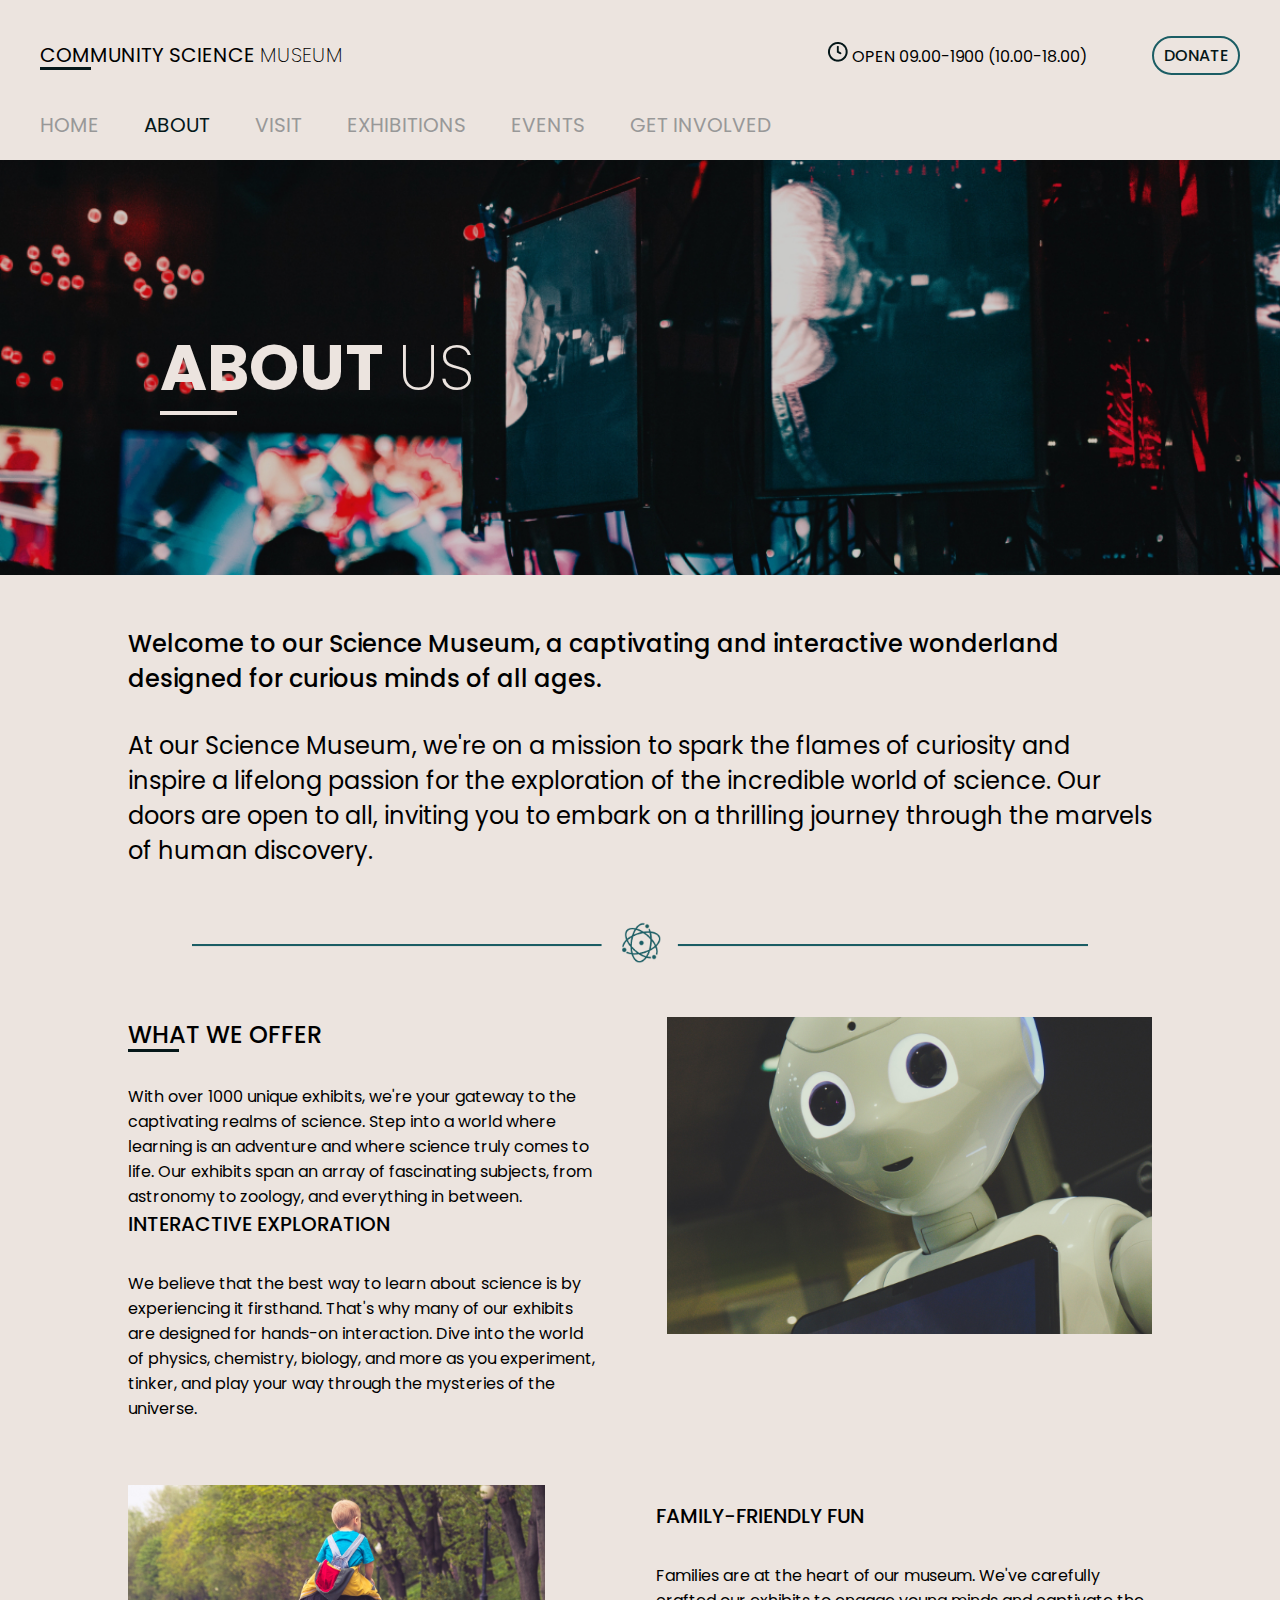
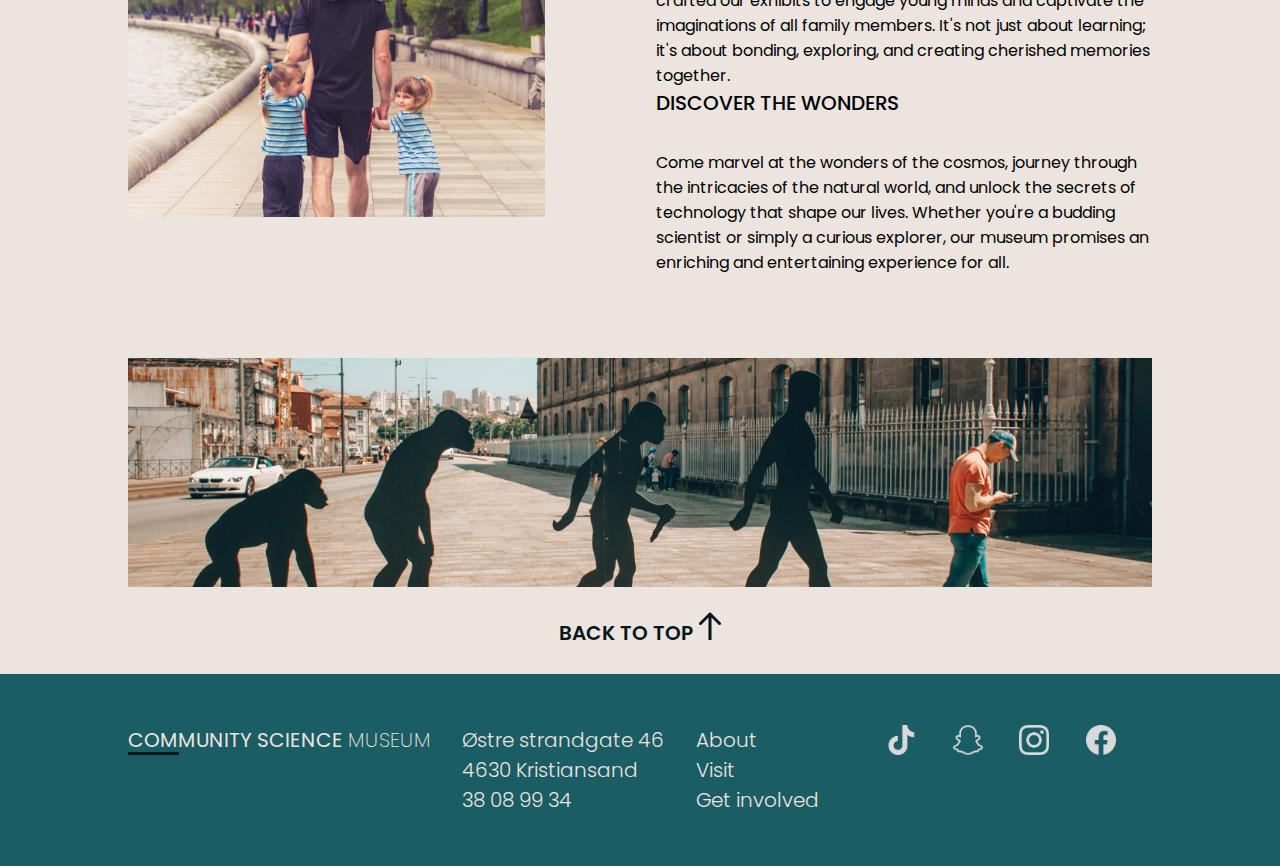
==== about/about.html @ 8d469461 "index-about-exhibitions" ====
<!DOCTYPE html>
<html lang="en">
<head>
    <meta charset="UTF-8">
    <meta name="viewport" content="width=device-width, initial-scale=1.0">
    <meta name="description" content="Welcome to our science community museum, explore and discover the many curiosities of our wonderful universe!">
    <link rel="stylesheet" href="/styles.css">
    <link rel="icon" href="images/logo.png">
    <link rel="preconnect" href="https://fonts.googleapis.com">
    <link rel="preconnect" href="https://fonts.gstatic.com" crossorigin>
    <link href="https://fonts.googleapis.com/css2?family=Inika:wght@400;700&family=Poppins:wght@100;200;300;400;500;600;700&display=swap" rel="stylesheet">
    <title>About | Community Science Museum</title>
</head>
<body id="body">
    <header>
        <div class="one">
            <div class="headline">
                <p>COMMUNITY SCIENCE <span class="thin">MUSEUM</span></p>
            </div>
            <div class="header-info">
                <div class="opening-hours-header">
                    <p><img src="/images/clock.png" alt="picture of a clock to signal opening hours"> Open 09.00-1900 (10.00-18.00)</p>
                </div>
                <div class="donate button">
                    <a href="/explore.html">Donate</a>
                </div>
            </div>
        </div>
        <div class="two">
            <nav>
                <a href="/index.html">HOME</a>
                <a href="about.html" class="current">ABOUT</a>
                <a href="visit.html">VISIT</a>
                <a href="/exhibitions/exhibitions.html">EXHIBITIONS</a>
                <a href="events.html">EVENTS</a>
                <a href="involve.html">GET INVOLVED</a>
            </nav>
        </div>
    </header>
    <main>
        <section class="about-hero other-hero">
            <h1>About <span class="thin">us</span></h1>
        </section>
        <section class="about-top container">
            <div>
                <p class="bold">Welcome to our Science Museum, a captivating and interactive wonderland designed for curious minds of all ages.</p>
            </div>
            <div>
                <p class="description">At our Science Museum, we're on a mission to spark the flames of curiosity and inspire a lifelong passion for the exploration of the incredible world of science. Our doors are open to all, inviting you to embark on a thrilling journey through the marvels of human discovery.</p>
            </div>
        </section>
        <div class="divider">
            <img src="/images/divider-blue.png" alt="a divider to divide the sections.">
        </div>
        <section class="about-middle container">
            <div class="about-upper">
                <div class="upper-info">
                    <div class="offer">
                        <h2>What we offer</h2>
                        <p>With over 1000 unique exhibits, we're your gateway to the captivating realms of science. Step into a world where learning is an adventure and where science truly comes to life. Our exhibits span an array of fascinating subjects, from astronomy to zoology, and everything in between.</p>
                    </div>
                    <div class="interactive">
                        <h3>Interactive exploration</h3>
                        <p>We believe that the best way to learn about science is by experiencing it firsthand. That's why many of our exhibits are designed for hands-on interaction. Dive into the world of physics, chemistry, biology, and more as you experiment, tinker, and play your way through the mysteries of the universe.</p>
                    </div> 
                </div>
                <div>
                    <img src="/images/about1.jpg" alt="Image of a AI robot">
                </div>
            </div>
            <div class="about-lower">
                <div>
                    <img src="/images/about2.jpg" alt="Image of a father with his children.">
                </div>
                <div class="lower-info">
                    <div class="family">
                        <h3>Family-friendly fun</h3>
                        <p>Families are at the heart of our museum. We've carefully crafted our exhibits to engage young minds and captivate the imaginations of all family members. It's not just about learning; it's about bonding, exploring, and creating cherished memories together.</p>
                    </div>
                    <div class="wonders">
                        <h3>Discover the wonders</h3>
                        <p>Come marvel at the wonders of the cosmos, journey through the intricacies of the natural world, and unlock the secrets of technology that shape our lives. Whether you're a budding scientist or simply a curious explorer, our museum promises an enriching and entertaining experience for all.</p>
                    </div>
                </div>
            </div>
        </section>
        <div class="bottom-img">
            <img src="/images/about3.jpg" alt="picture illustrating evelution in a modern manner, ending with homosapiens focusing on his mobile phone.">
        </div>
        <div class="back-to-top">
            <a href="#body">BACK TO TOP <img src="/images/Arrow 1.png" alt="image of a arrow pointing up"></a>
        </div>
    </main>
    <footer>
        <div class="logo-footer">
            <p>COMMUNITY SCIENCE <span class="thin">MUSEUM</span></p>
        </div>
        <div class="footer-address">
            <p>Østre strandgate 46</p>
            <p>4630 Kristiansand</p>
            <p>38 08 99 34</p>
        </div>
        <div class="footer-links">
            <a href="about.html">About</a>
            <a href="visit.html">Visit</a>
            <a href="involve.html">Get involved</a>
        </div>
        <div class="socials">
            <img src="/images/tiktok.png" alt="Image of tiktok's logo, directs you to our tiktok account">
            <img src="/images/snapchat.png" alt="Image of snapchat's logo, directs you to our snapchat account">
            <img src="/images/instagram.png" alt="Image of instagram's logo, directs you to our instagram account">
            <img src="/images/facebook.png" alt="Image of facebook's logo, directs you to our facebook account">
        </div>
    </footer>

</body>
</html>
---- styles.css ----
@import url(/about/about.css);
@import url(/exhibitions/exhibitions.css);
/* GLOBAL */

/* ROOT */

:root{
    --light-txt-bg: #ECE4DF;
    --dark-txt-bg: #051719;
    --grey: #989898;
    --blue: #1B5D64;

    --poppins: poppins, sans-serif;

    --txt-size-16: 1rem;
    --txt-size-20: 1.25rem;
    --txt-size-24: 1.5rem;
    --txt-size-32: 2rem;
    --txt-size-64: 4rem;

    --fw-extra-light: 200;
    --fw-light: 300;
    --fw-regular: 400;
    --fw-medium: 500;
    --fw-semibold: 600;
    --fw-bold: 700;

    --desk-margins: 4% 10%;
}


body{
    margin: 0 auto;
    display: flex;
    flex-direction: column;
    min-height: 100vh;
    background: var(--light-txt-bg);
    font-family: var(--poppins);
    box-sizing: border-box;
}

main{
    flex: 1;
}

/* Text-decoration */

h1, h2, h3, p, a{
    margin: 0 auto;
    padding: 0;
    text-decoration: none;
}

h1, h2, h3 {
    text-transform: uppercase;
}

h2{
    font-weight: var(--fw-medium);
    font-size: var(--txt-size-24);
}

h2{
    background: url(/images/underline.png) bottom left no-repeat;
}

h1{
    background: url(/images/underline-white.png) bottom left no-repeat;
}

h1{
    font-size: var(--txt-size-64);
}

/* Button */

.button{
    padding: 5px 10px;
    border-radius: 100px;
    border: 2px;
    border-style: solid;
    border-color: var(--blue);
    width: fit-content;
    height: fit-content;

}

.button a{
    font-size: var(--txt-size-16);
    color: var(--dark-txt-bg);
    font-weight: var(--fw-medium);
    text-transform: uppercase;
}


.divider{
    display: flex;
    align-items: center;
    justify-content: center;
}

.divider img{
    width: 70%;
    height: auto;
}

header{
    display: flex;
    flex-direction: column;
    justify-content: space-between;
    text-transform: uppercase;
    font-size: var(--txt-size-20);
}

.header-info{
    display: flex;
}

.one{
    display: flex;
    justify-content: space-between;
    padding: var(--txt-size-20);
}

.headline p{
    margin: var(--txt-size-20);
    background: url(/images/underline.png) bottom left no-repeat;
}

nav{
    padding-bottom: 20px;
    padding-left: var(--txt-size-20);
}

nav a{
    color: var(--grey);
    padding: var(--txt-size-20);
}

nav a.current{
    color: var(--dark-txt-bg);
}

.header-info{

    display: flex;
    flex-direction: row;
    justify-content: space-around;
    gap: var(--txt-size-64);
    padding-right: var(--txt-size-20);
    align-items: center;
    font-size: var(--txt-size-16);
}


.hero-main{
    display: flex;
    flex-direction: column;
    flex-wrap: wrap;
    background-image: url(/images/hero-home.png);
    background-size: cover;
    background-repeat: no-repeat;
    align-items: flex-start;
    height: 35rem;
    justify-content: center;
    padding: 0 var(--txt-size-20);
    color: var(--light-txt-bg);
    font-weight: var(--fw-regular);
    gap: 2rem;

}

.hero-main h1{
    font-weight: var(--fw-medium);
}

.hero-main p{
    max-width: 700px;
}

.thin{
    font-weight: var(--fw-extra-light);
}

.events-main{
    display: block;
    justify-content: space-between;
    padding: var(--txt-size-20) 0;
    margin: 4% 10%;
}

.events-cards{
    display: flex;
    flex-wrap: wrap;
    justify-content: space-between;
    gap: 1rem;
    margin: 3% 0;

}

.card{
    display: flex;
    flex-direction: column;
    max-width: 30%;

}

.card p{
    margin: 10px 0;
}

.exhibitions{
    display: flex;
    flex-wrap: nowrap;
    justify-content: space-between;
    padding: var(--txt-size-20) 0;
    margin: 4% 10%;   
    gap: 2rem;
}

.exhibit-main-info{
    display: flex;
    flex-wrap: nowrap;
    flex-direction: column;
    justify-content: space-between;
    max-width: 35%;
}

.exhibit-main-info h2{
    margin-bottom: 5rem;
}

.images{
    display: flex;
    flex-wrap: nowrap;
    gap: 2rem;
}

.images img{
    width: 100%;
    height: auto;
}


.image-row{
    display: flex;
    flex-direction: column;
    justify-content: space-between;
}

.involve{
    display: flex;
    flex-direction: column;
    align-content: flex-start;
    margin: 4% 10% 2% 10%;
    gap: 3rem;
}

.involve-txt{
    display: flex;
    flex-direction: column;
    gap: 3rem;
}

.involve-text h2{
    margin-bottom: 2rem;
}


.involve img{
    height: auto;
    width: 100%;    
}

.back-to-top{
    display: flex;
    margin-bottom: 2%;
}

.back-to-top a{
    color: var(--dark-txt-bg);
    font-weight: var(--fw-semibold);
    font-size: var(--txt-size-20);
}

footer{
    display: flex;
    justify-content: space-between;
    background-color: var(--blue);
    color: var(--light-txt-bg);
    padding: 4% 10%;
}

.logo-footer p{
    background: url(/images/underline.png) bottom left no-repeat;
    font-size: var(--txt-size-20);
}

.footer-address{
    font-size: var(--txt-size-20);
    justify-content: space-between;
    font-weight: var(--fw-light);
}

footer a{
    display: block;
    color: var(--light-txt-bg);
    font-size: var(--txt-size-20);
    font-weight: var(--fw-light);
}

.socials{
    display: flex;
    justify-content: space-evenly;
    align-items:flex-start;
}

.socials img{
    height: auto;
    width: 10%;
}

.container{
    margin: 4% 10%;
}
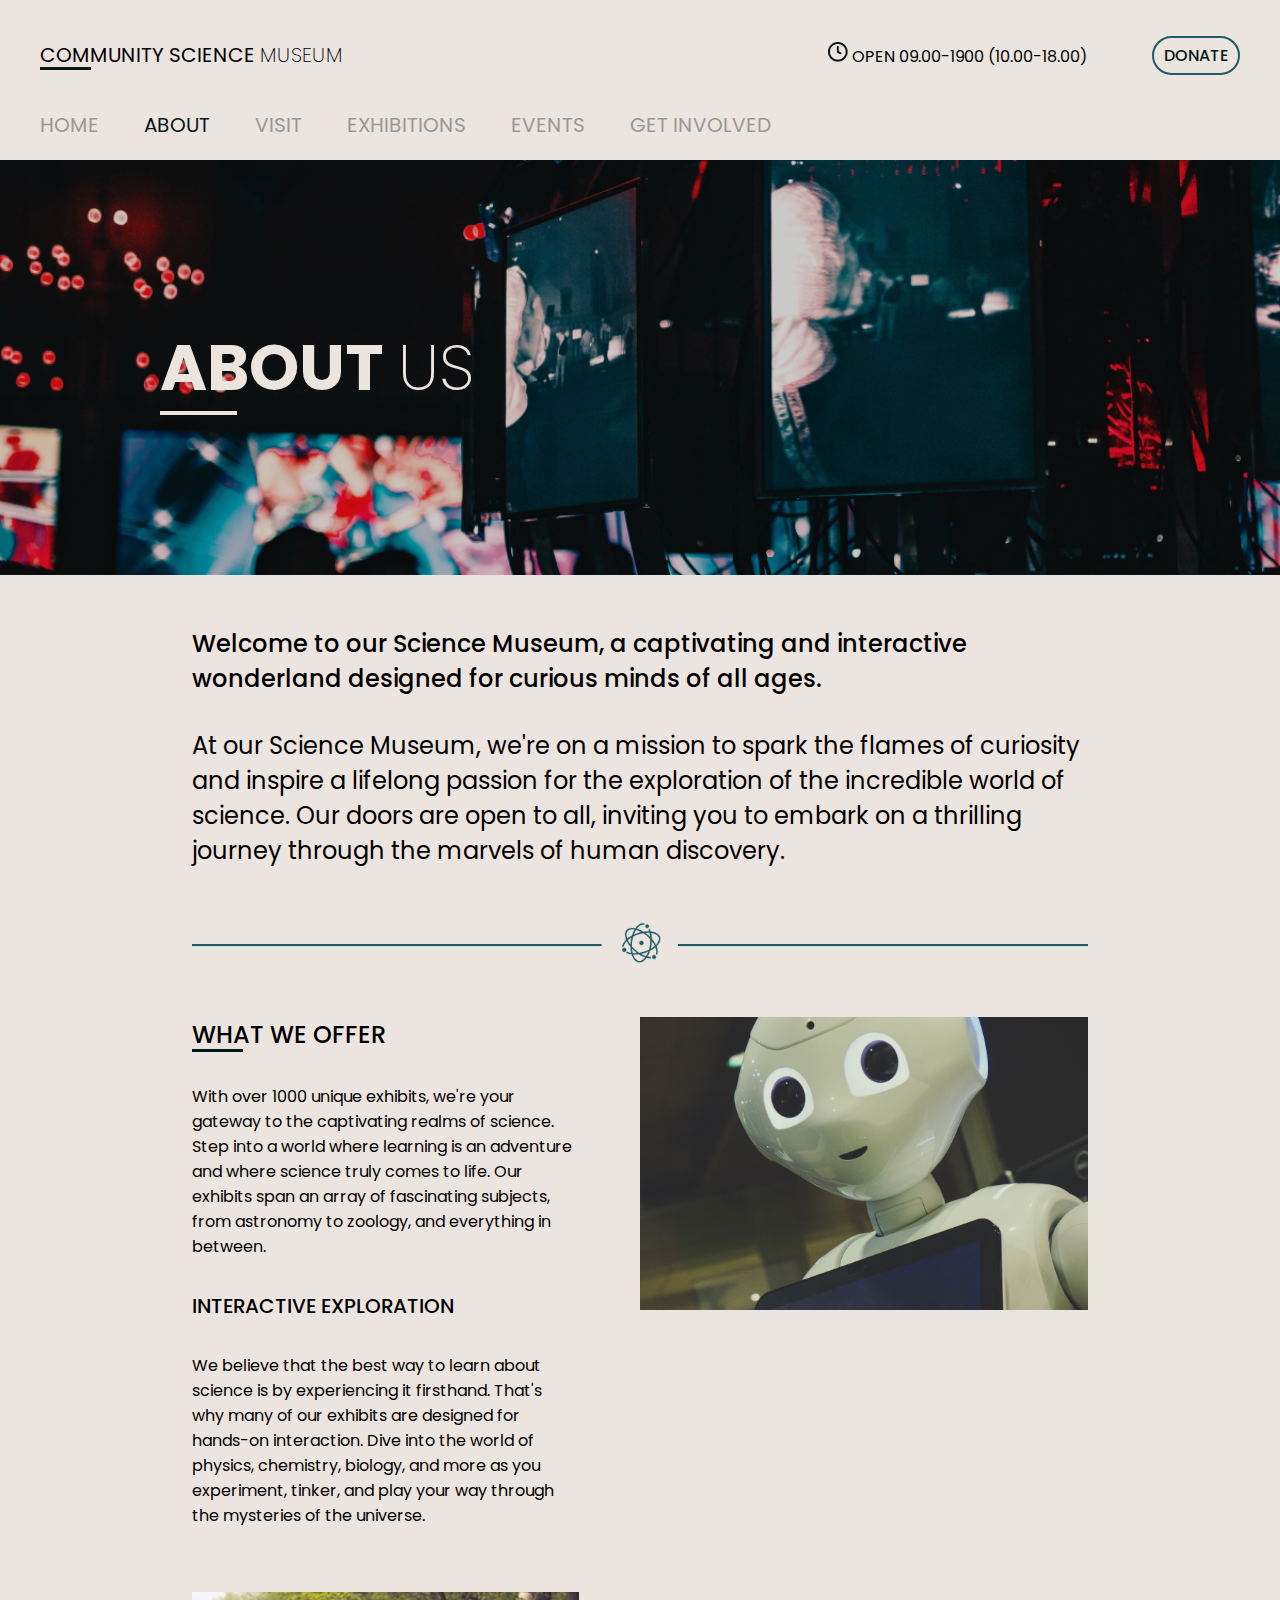
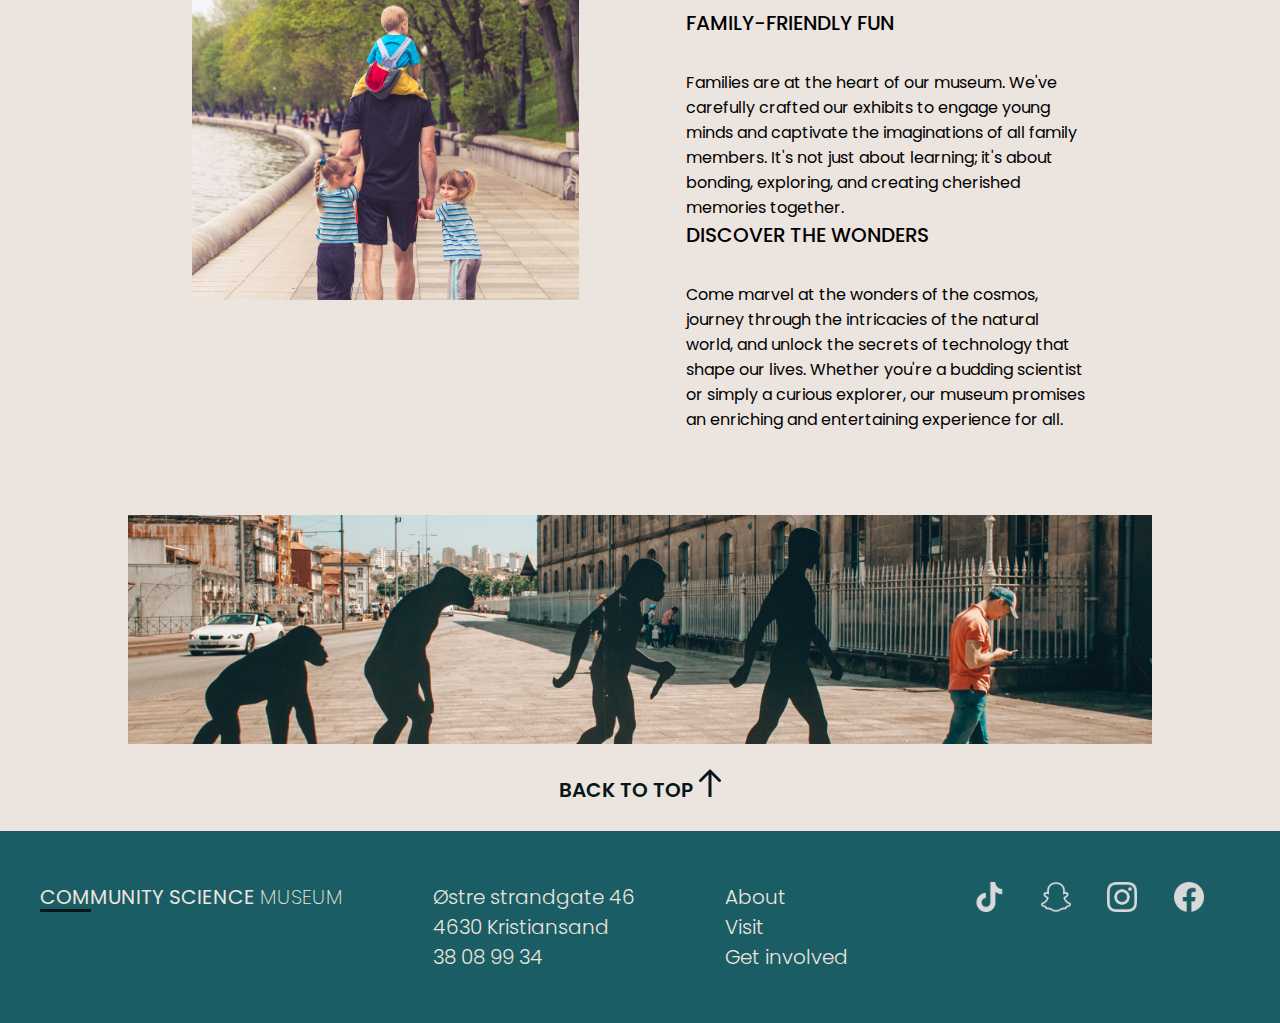
==== commit 8f75c7b7: "about events" ====
--- a/about/about.html
+++ b/about/about.html
@@ -30,7 +30,7 @@
             <nav>
                 <a href="/index.html">HOME</a>
                 <a href="about.html" class="current">ABOUT</a>
-                <a href="visit.html">VISIT</a>
+                <a href="/visit/visit.html">VISIT</a>
                 <a href="/exhibitions/exhibitions.html">EXHIBITIONS</a>
                 <a href="events.html">EVENTS</a>
                 <a href="involve.html">GET INVOLVED</a>
--- a/styles.css
+++ b/styles.css
@@ -1,6 +1,8 @@
 
 @import url(/about/about.css);
 @import url(/exhibitions/exhibitions.css);
+@import url(/visit/visit.css);
+@import url(/events/events.css);
 /* GLOBAL */
 
 /* ROOT */
@@ -289,7 +291,7 @@
     justify-content: space-between;
     background-color: var(--blue);
     color: var(--light-txt-bg);
-    padding: 4% 10%;
+    padding: 4% 40px;
 }
 
 .logo-footer p{
@@ -322,5 +324,6 @@
 }
 
 .container{
-    margin: 4% 10%;
-}+    margin: 4% 15%;
+}
+
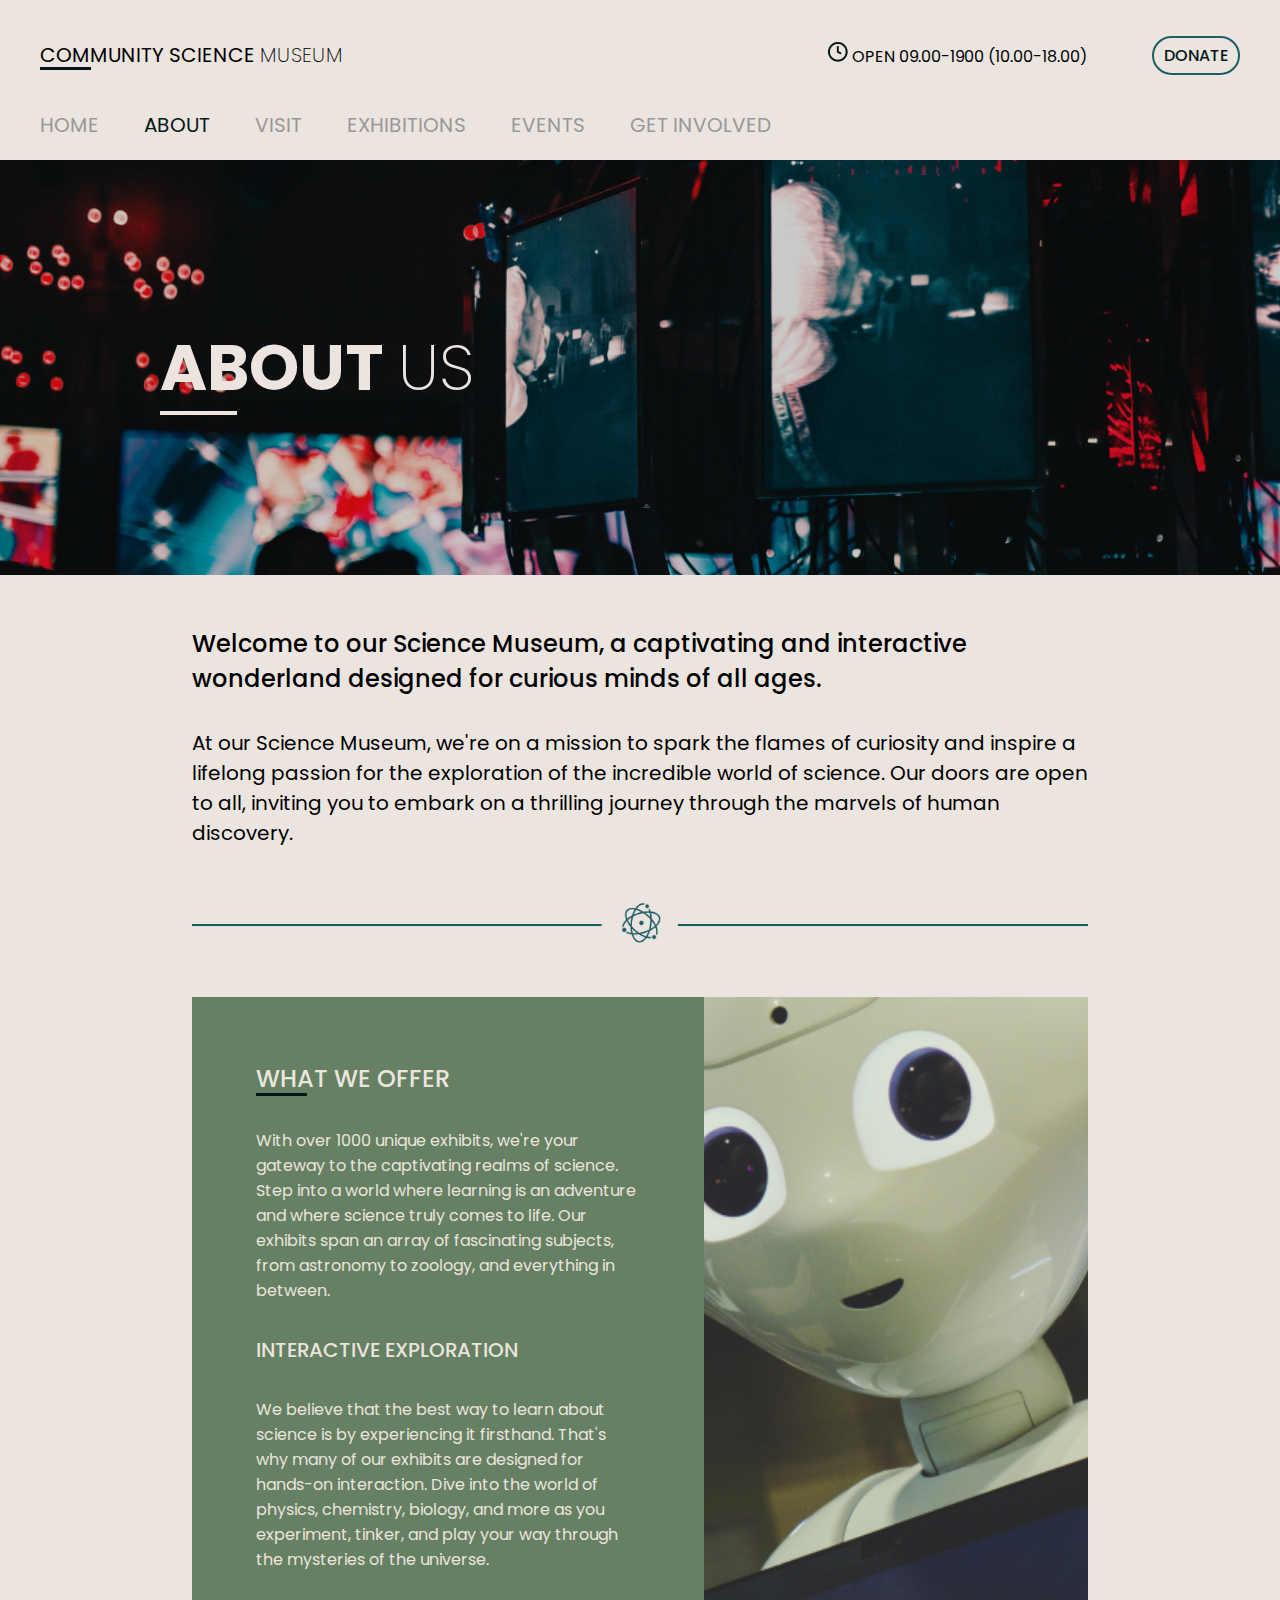
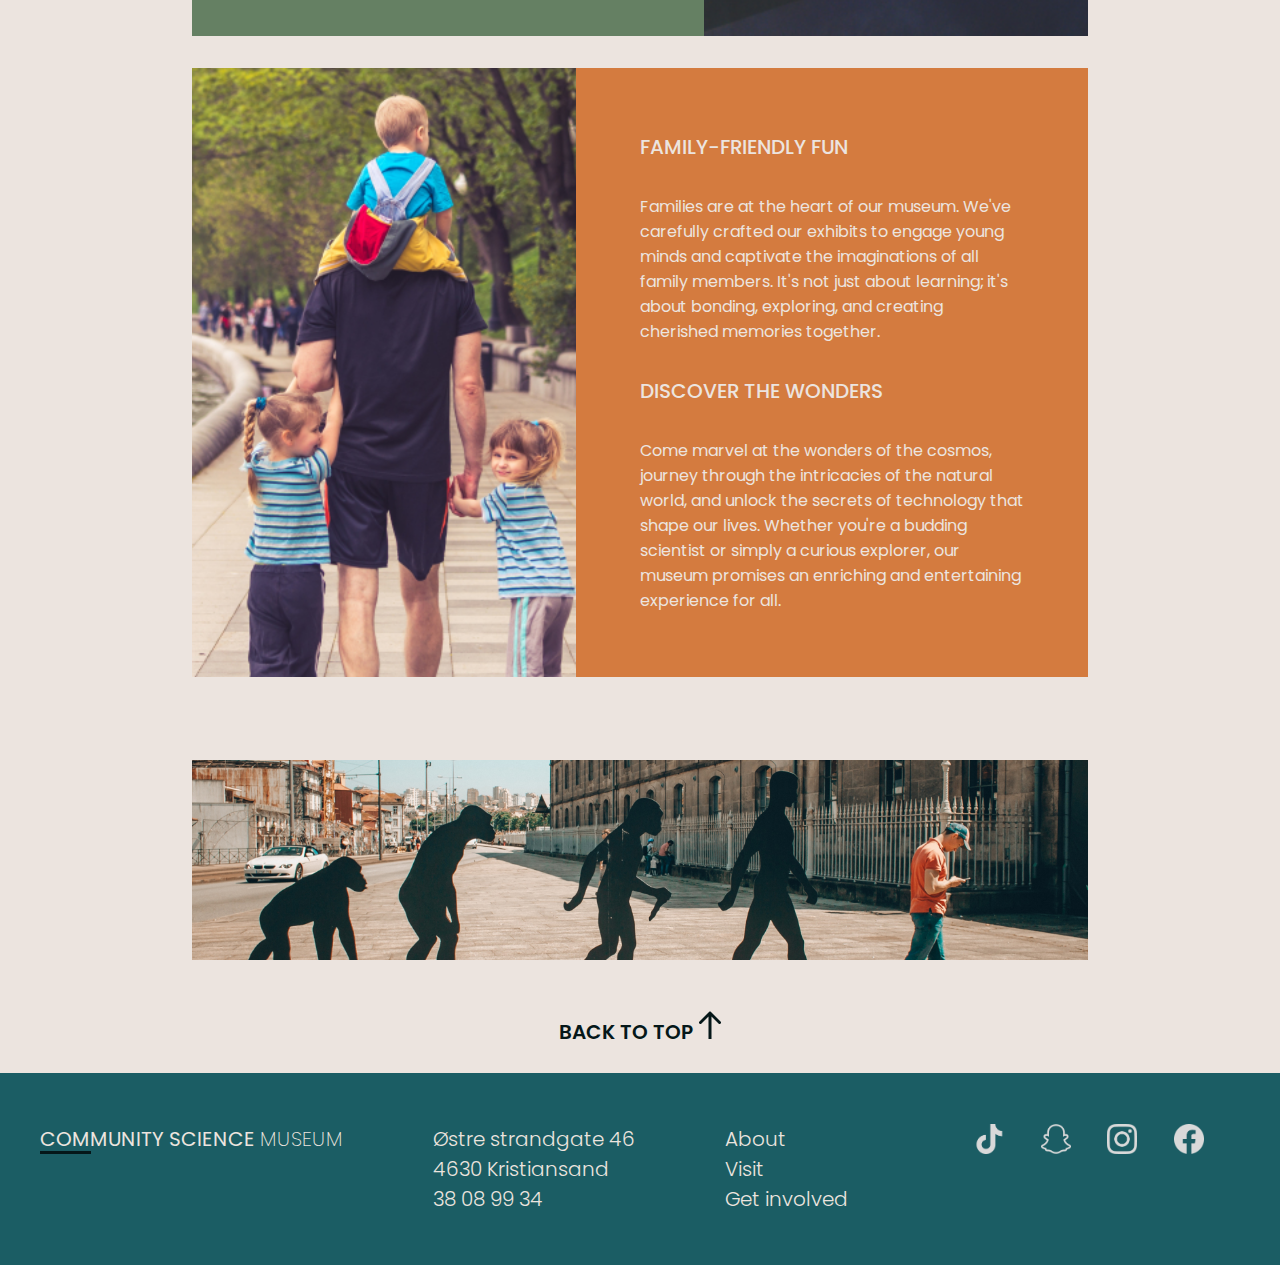
==== commit ac4879a8: "hmmm" ====
--- a/about/about.html
+++ b/about/about.html
@@ -64,13 +64,11 @@
                         <p>We believe that the best way to learn about science is by experiencing it firsthand. That's why many of our exhibits are designed for hands-on interaction. Dive into the world of physics, chemistry, biology, and more as you experiment, tinker, and play your way through the mysteries of the universe.</p>
                     </div> 
                 </div>
-                <div>
-                    <img src="/images/about1.jpg" alt="Image of a AI robot">
+                <div class="about-images">
                 </div>
             </div>
             <div class="about-lower">
-                <div>
-                    <img src="/images/about2.jpg" alt="Image of a father with his children.">
+                <div class="about-images2">
                 </div>
                 <div class="lower-info">
                     <div class="family">
@@ -84,7 +82,7 @@
                 </div>
             </div>
         </section>
-        <div class="bottom-img">
+        <div class="bottom-img container">
             <img src="/images/about3.jpg" alt="picture illustrating evelution in a modern manner, ending with homosapiens focusing on his mobile phone.">
         </div>
         <div class="back-to-top">
--- a/styles.css
+++ b/styles.css
@@ -196,20 +196,26 @@
     display: flex;
     flex-wrap: wrap;
     justify-content: space-between;
-    gap: 1rem;
     margin: 3% 0;
-
 }
 
 .card{
     display: flex;
     flex-direction: column;
     max-width: 30%;
-
+    background-color: rgb(21, 179, 179);
+    padding: 10px;
+    align-items: center;
+}
+
+.card img{
+    width: 90%;
+    height: auto;
 }
 
 .card p{
     margin: 10px 0;
+    padding: 0 20px;
 }
 
 .exhibitions{
@@ -252,11 +258,19 @@
 }
 
 .involve{
+    color: var(--light-txt-bg);
     display: flex;
     flex-direction: column;
     align-content: flex-start;
     margin: 4% 10% 2% 10%;
     gap: 3rem;
+    background-color: #db9c14;
+    font-size: var(--txt-size-20);
+    padding: 20px;
+}
+
+.involve a{
+    color: var(--light-txt-bg);
 }
 
 .involve-txt{
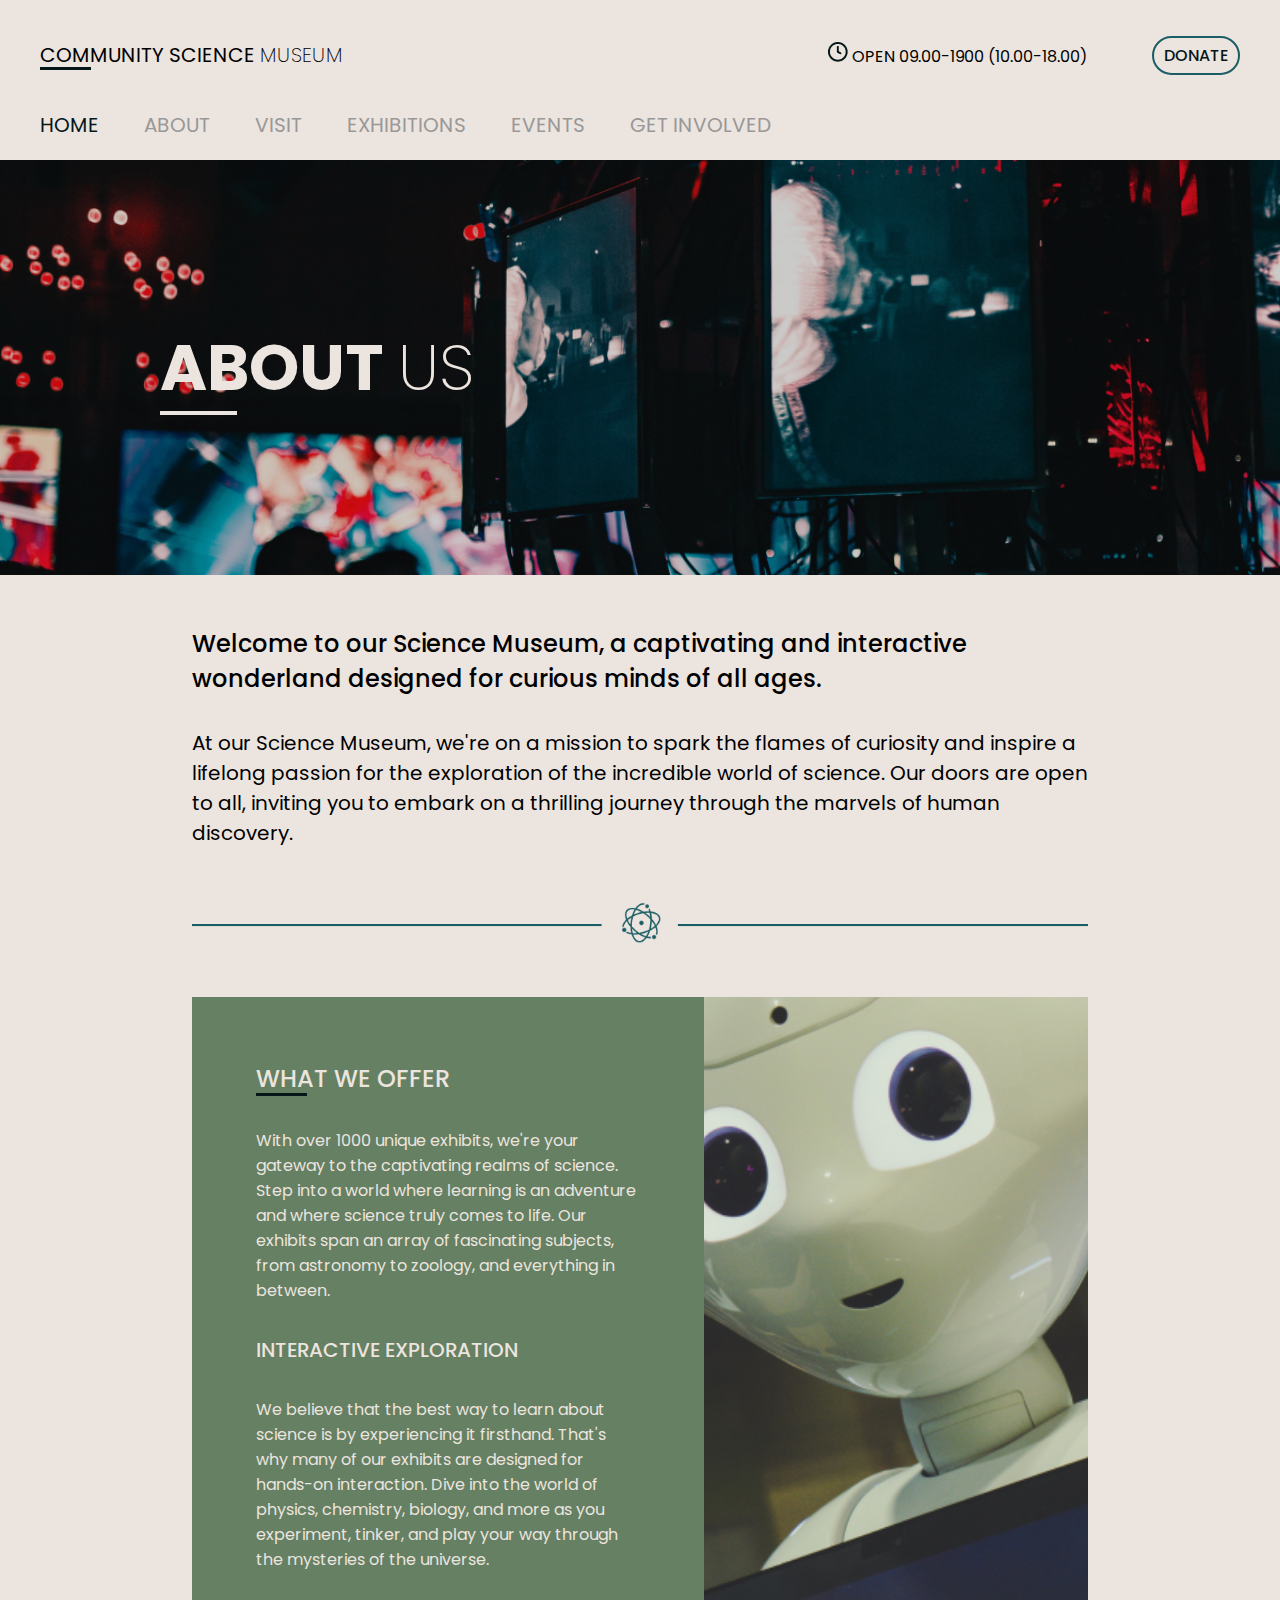
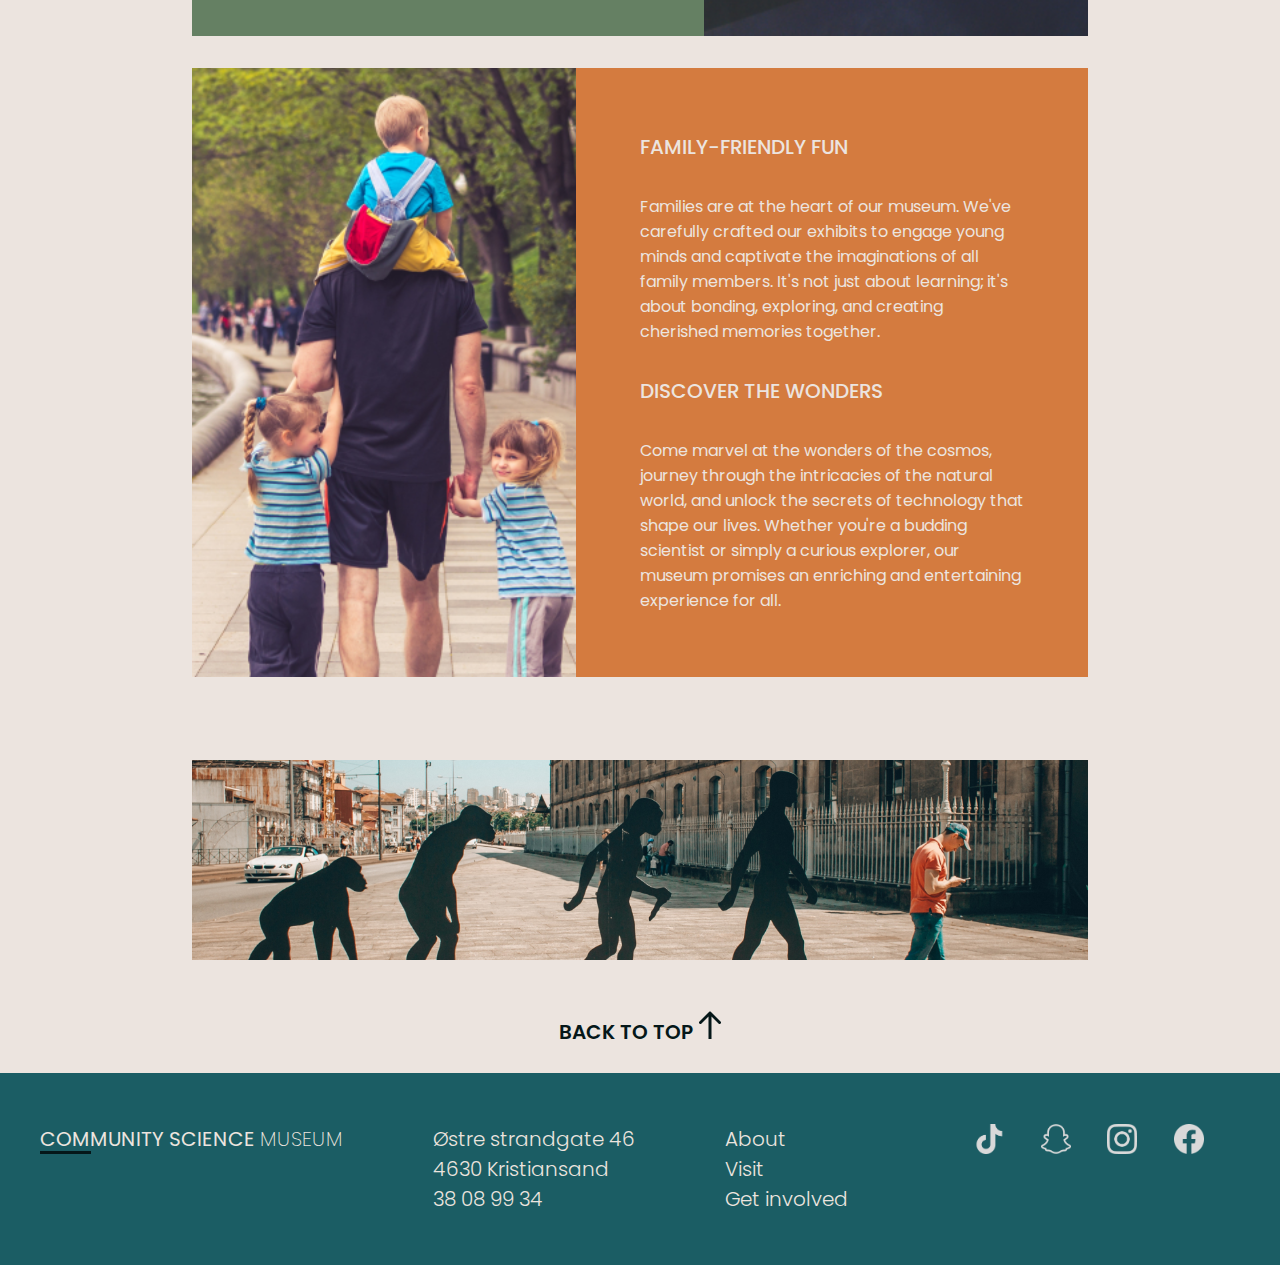
==== commit c061f5a1: "kk" ====
--- a/about/about.html
+++ b/about/about.html
@@ -27,9 +27,11 @@
             </div>
         </div>
         <div class="two">
+            <input type="checkbox" id="menu-checkbox"/>
+            <label for="menu-checkbox" class="hamburger-icon"><img src="/images/hamburger.png"></label>
             <nav>
-                <a href="/index.html">HOME</a>
-                <a href="about.html" class="current">ABOUT</a>
+                <a href="/index.html" class="current">HOME</a>
+                <a href="/about/about.html">ABOUT</a>
                 <a href="/visit/visit.html">VISIT</a>
                 <a href="/exhibitions/exhibitions.html">EXHIBITIONS</a>
                 <a href="events.html">EVENTS</a>
--- a/styles.css
+++ b/styles.css
@@ -155,6 +155,51 @@
     font-size: var(--txt-size-16);
 }
 
+#menu-checkbox{
+    display: none;
+}
+
+.hamburger-icon{
+    display: none;
+}
+
+@media (max-width: 850px) {
+
+    header{
+        display: flex;
+        flex-direction: row;
+    }
+    
+    nav, #menu-checkbox, .header-info{
+        display: none;
+    }
+    
+    #menu-checkbox:checked ~ nav{
+        display: flex;
+    }
+
+    nav{
+        flex-direction: column;
+    }
+
+    .one{
+        padding: 20px;
+        margin: 0;
+    }
+
+    .hamburger-icon{
+        display:flex;
+        justify-content: flex-end;
+        padding: 20px;
+    }
+
+
+
+    .headline p{
+        margin: 0;
+        font-size: var(--txt-size-16);
+    }
+}
 
 .hero-main{
     display: flex;
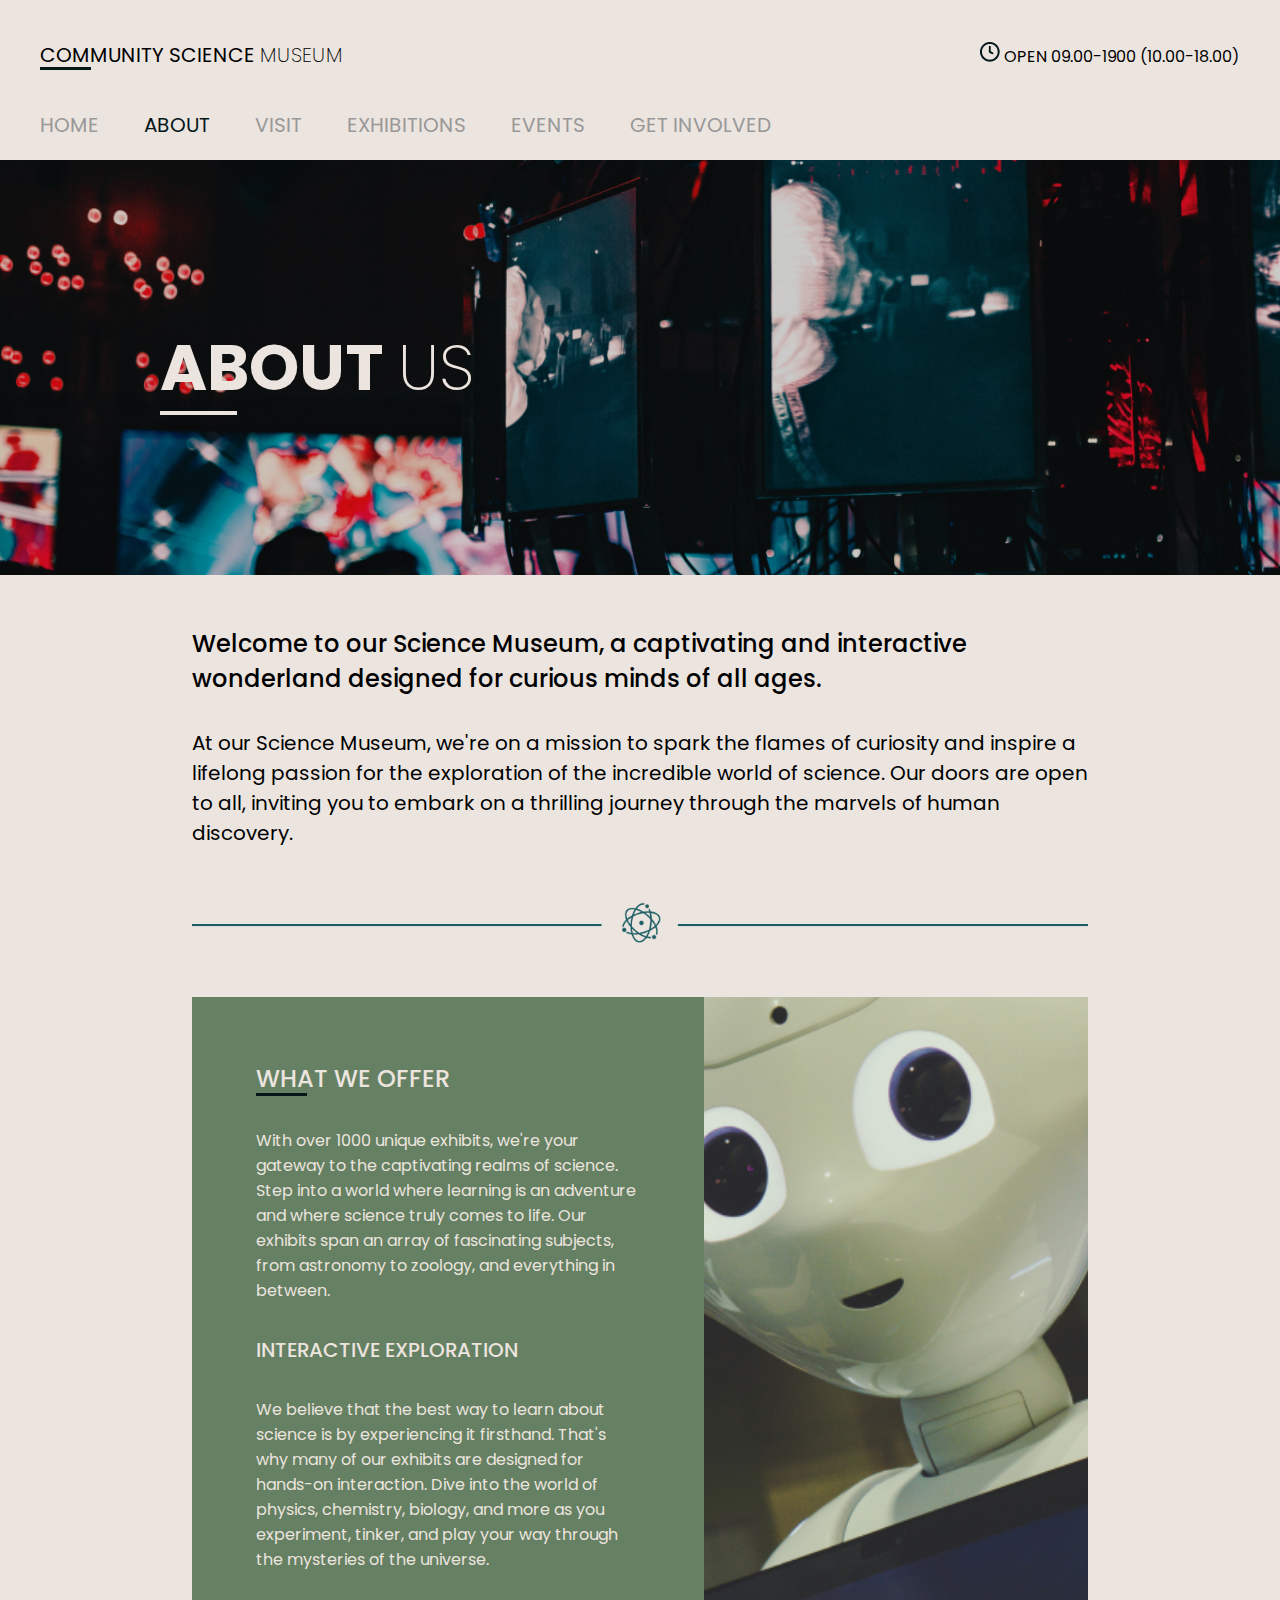
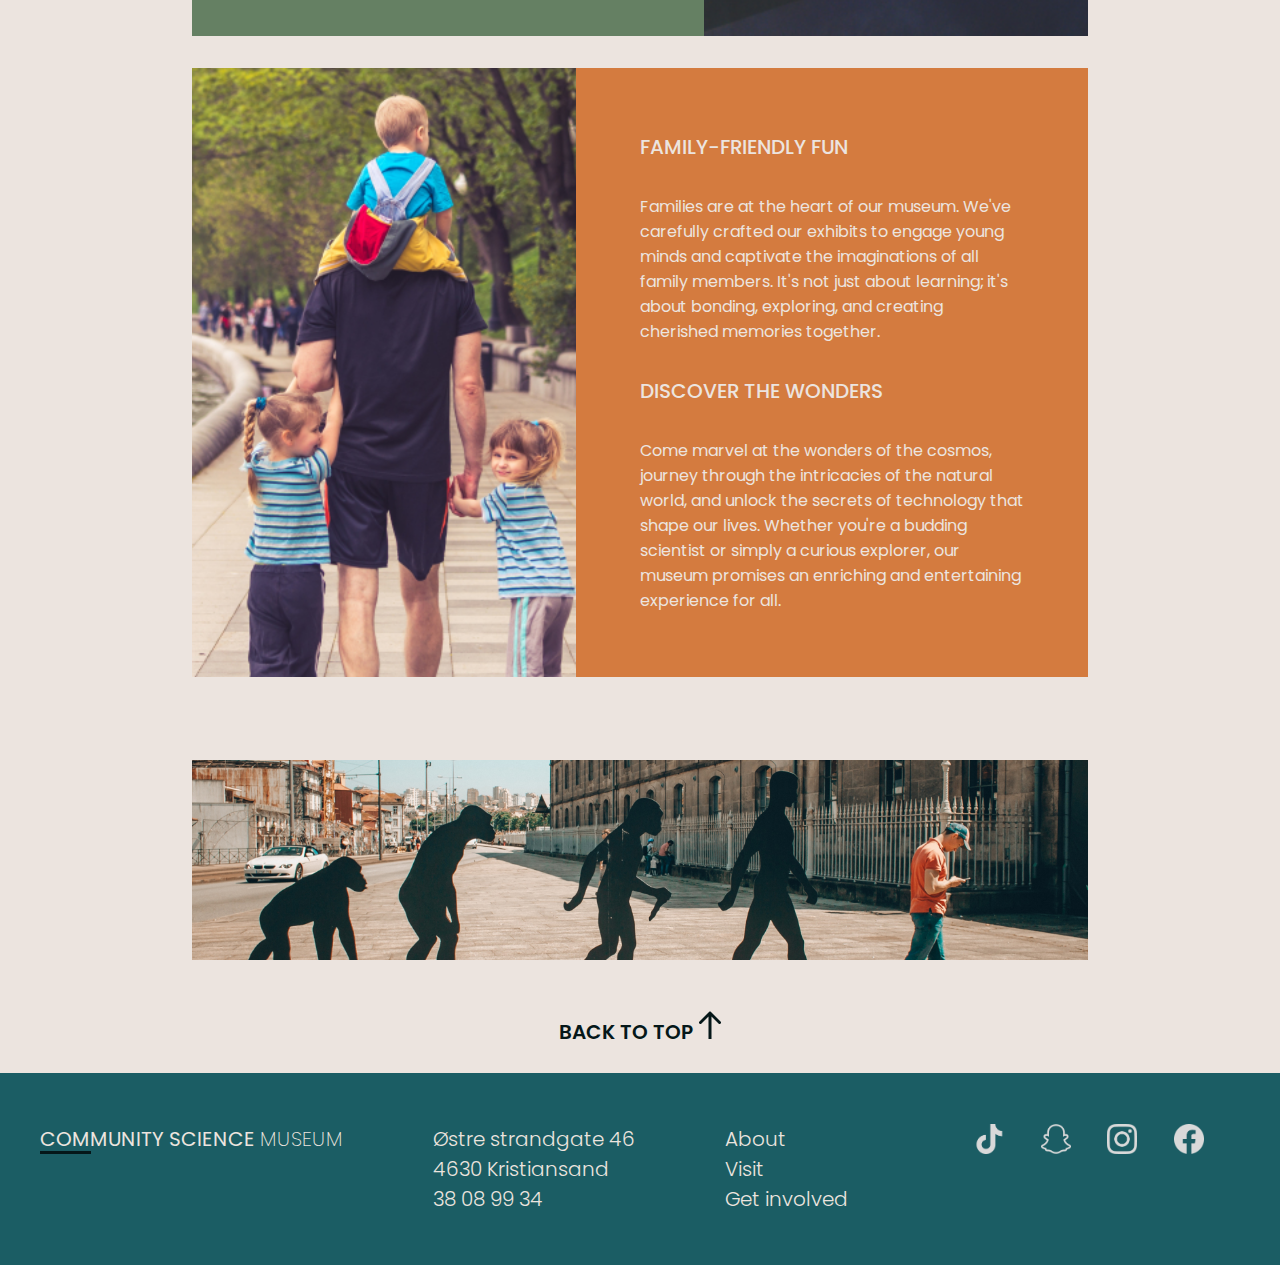
==== commit 1ce37624: "Nesten der" ====
--- a/about/about.html
+++ b/about/about.html
@@ -21,21 +21,18 @@
                 <div class="opening-hours-header">
                     <p><img src="/images/clock.png" alt="picture of a clock to signal opening hours"> Open 09.00-1900 (10.00-18.00)</p>
                 </div>
-                <div class="donate button">
-                    <a href="/explore.html">Donate</a>
-                </div>
             </div>
         </div>
         <div class="two">
             <input type="checkbox" id="menu-checkbox"/>
             <label for="menu-checkbox" class="hamburger-icon"><img src="/images/hamburger.png"></label>
             <nav>
-                <a href="/index.html" class="current">HOME</a>
-                <a href="/about/about.html">ABOUT</a>
+                <a href="/index.html">HOME</a>
+                <a href="/about/about.html" class="current">ABOUT</a>
                 <a href="/visit/visit.html">VISIT</a>
                 <a href="/exhibitions/exhibitions.html">EXHIBITIONS</a>
-                <a href="events.html">EVENTS</a>
-                <a href="involve.html">GET INVOLVED</a>
+                <a href="/events/events.html">EVENTS</a>
+                <a href="/involve/involve.html">GET INVOLVED</a>
             </nav>
         </div>
     </header>
--- a/styles.css
+++ b/styles.css
@@ -3,6 +3,7 @@
 @import url(/exhibitions/exhibitions.css);
 @import url(/visit/visit.css);
 @import url(/events/events.css);
+@import url(/involve/involve.css);
 /* GLOBAL */
 
 /* ROOT */
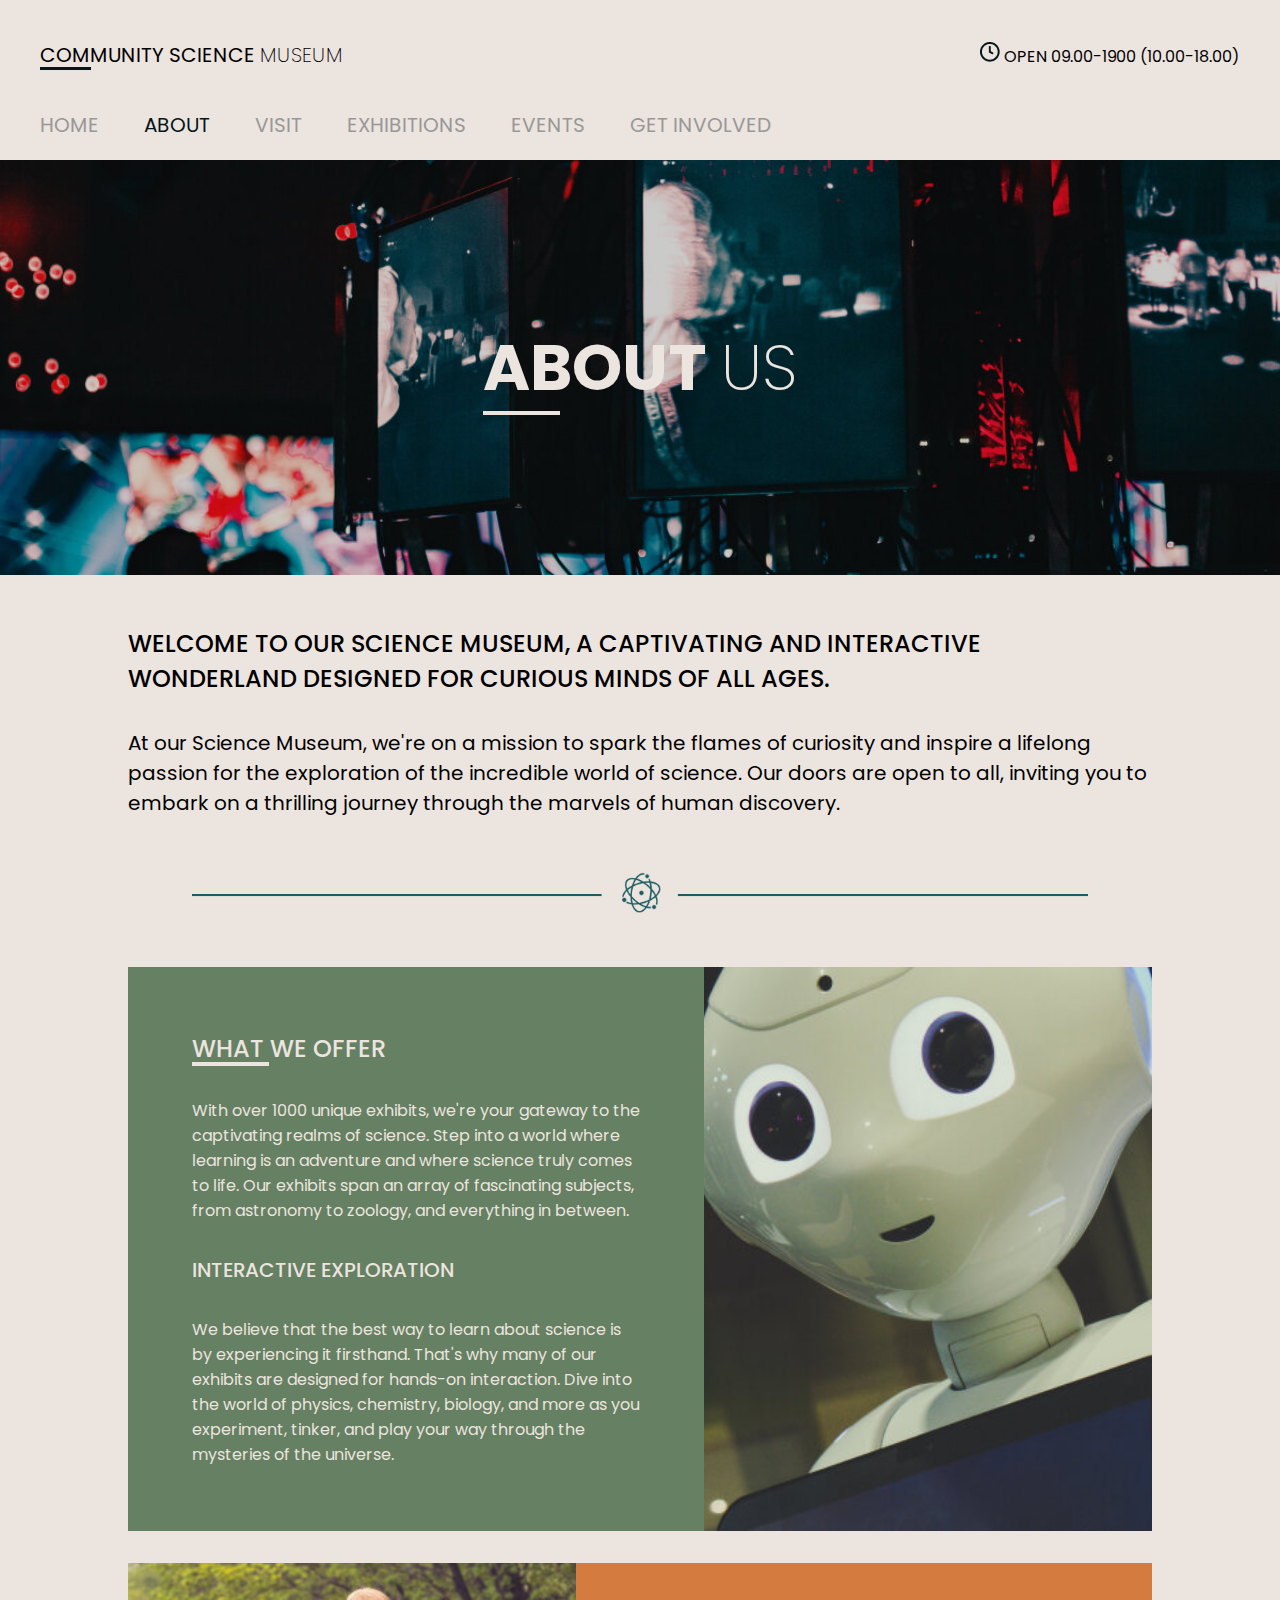
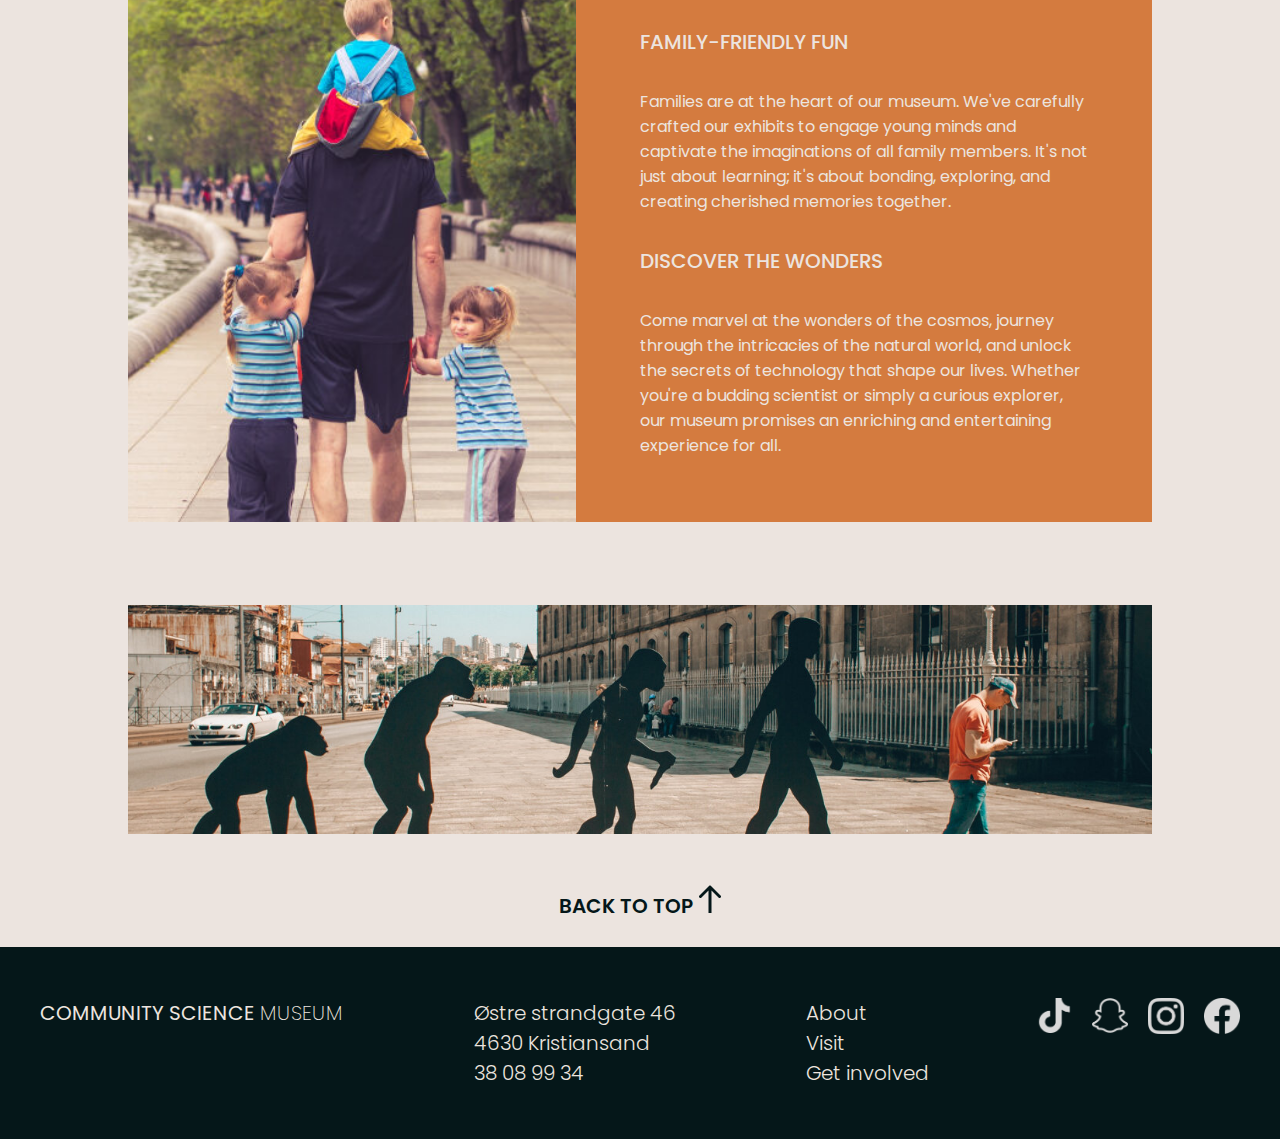
==== commit b34c7bdf: "siste" ====
--- a/about/about.html
+++ b/about/about.html
@@ -42,7 +42,7 @@
         </section>
         <section class="about-top container">
             <div>
-                <p class="bold">Welcome to our Science Museum, a captivating and interactive wonderland designed for curious minds of all ages.</p>
+                <h2 class="bold">Welcome to our Science Museum, a captivating and interactive wonderland designed for curious minds of all ages.</h2>
             </div>
             <div>
                 <p class="description">At our Science Museum, we're on a mission to spark the flames of curiosity and inspire a lifelong passion for the exploration of the incredible world of science. Our doors are open to all, inviting you to embark on a thrilling journey through the marvels of human discovery.</p>
--- a/styles.css
+++ b/styles.css
@@ -4,7 +4,9 @@
 @import url(/visit/visit.css);
 @import url(/events/events.css);
 @import url(/involve/involve.css);
-/* GLOBAL */
+@import url(/css/_footer.css);
+@import url(/css/_header.css);
+
 
 /* ROOT */
 
@@ -13,6 +15,11 @@
     --dark-txt-bg: #051719;
     --grey: #989898;
     --blue: #1B5D64;
+    --pink: #743666;
+    --notsure1: #1B5D64;
+    --notsure2: rgb(105, 42, 31);
+    --green: #257922;
+
 
     --poppins: poppins, sans-serif;
 
@@ -32,6 +39,30 @@
     --desk-margins: 4% 10%;
 }
 
+.other-hero{
+    display: flex;
+    background-size: cover;
+    background-repeat: no-repeat;
+    background-position: center center;
+    padding: 10rem 5rem;
+    color: var(--light-txt-bg);
+}
+
+@media (max-width: 850px){
+    .other-hero{
+        padding: 10rem 2rem;
+    }
+}
+
+@media (max-width: 500px){
+    .other-hero{
+        padding: 5rem 1rem;
+    }
+
+    .other-hero h1{
+        font-size: 30px;
+    }
+}
 
 body{
     margin: 0 auto;
@@ -65,7 +96,7 @@
 }
 
 h2{
-    background: url(/images/underline.png) bottom left no-repeat;
+    background: url(/images/underline-white.png) bottom left no-repeat;
 }
 
 h1{
@@ -108,107 +139,16 @@
     height: auto;
 }
 
-header{
-    display: flex;
-    flex-direction: column;
-    justify-content: space-between;
-    text-transform: uppercase;
-    font-size: var(--txt-size-20);
-}
-
-.header-info{
-    display: flex;
-}
-
-.one{
-    display: flex;
-    justify-content: space-between;
-    padding: var(--txt-size-20);
-}
-
-.headline p{
-    margin: var(--txt-size-20);
-    background: url(/images/underline.png) bottom left no-repeat;
-}
-
-nav{
-    padding-bottom: 20px;
-    padding-left: var(--txt-size-20);
-}
-
-nav a{
-    color: var(--grey);
-    padding: var(--txt-size-20);
-}
-
-nav a.current{
-    color: var(--dark-txt-bg);
-}
-
-.header-info{
-
-    display: flex;
-    flex-direction: row;
-    justify-content: space-around;
-    gap: var(--txt-size-64);
-    padding-right: var(--txt-size-20);
-    align-items: center;
-    font-size: var(--txt-size-16);
-}
-
-#menu-checkbox{
-    display: none;
-}
-
-.hamburger-icon{
-    display: none;
-}
-
-@media (max-width: 850px) {
-
-    header{
-        display: flex;
-        flex-direction: row;
-    }
-    
-    nav, #menu-checkbox, .header-info{
-        display: none;
-    }
-    
-    #menu-checkbox:checked ~ nav{
-        display: flex;
-    }
-
-    nav{
-        flex-direction: column;
-    }
-
-    .one{
-        padding: 20px;
-        margin: 0;
-    }
-
-    .hamburger-icon{
-        display:flex;
-        justify-content: flex-end;
-        padding: 20px;
-    }
-
-
-
-    .headline p{
-        margin: 0;
-        font-size: var(--txt-size-16);
-    }
-}
+
 
 .hero-main{
     display: flex;
     flex-direction: column;
     flex-wrap: wrap;
-    background-image: url(/images/hero-home.png);
+    background-image: linear-gradient(to bottom, rgba(255, 255, 255, 0), rgba(5, 23, 25, 0.829)), url(/images/hero-home.png);
     background-size: cover;
     background-repeat: no-repeat;
+    background-position: center center;
     align-items: flex-start;
     height: 35rem;
     justify-content: center;
@@ -216,7 +156,6 @@
     color: var(--light-txt-bg);
     font-weight: var(--fw-regular);
     gap: 2rem;
-
 }
 
 .hero-main h1{
@@ -231,37 +170,47 @@
     font-weight: var(--fw-extra-light);
 }
 
-.events-main{
-    display: block;
-    justify-content: space-between;
-    padding: var(--txt-size-20) 0;
-    margin: 4% 10%;
+
+.events-main h3{
+    margin-top: 2rem;
+    font-size: var(--txt-size-16);
+    font-weight: var(--fw-medium);
+}
+
+.events-main h4{
+    font-weight: var(--fw-semibold);
+    font-size: var(--txt-size-16);
 }
 
 .events-cards{
     display: flex;
     flex-wrap: wrap;
     justify-content: space-between;
-    margin: 3% 0;
+    margin-bottom: 3%;
 }
 
 .card{
     display: flex;
     flex-direction: column;
     max-width: 30%;
-    background-color: rgb(21, 179, 179);
-    padding: 10px;
-    align-items: center;
+    background-color: rgb(18, 102, 102);
+    border-radius: 10px;
 }
 
 .card img{
-    width: 90%;
+    width: 100%;
     height: auto;
-}
-
-.card p{
+    border-radius: 10px 10px 0 0;
+}
+
+.card p, .card h4{
     margin: 10px 0;
     padding: 0 20px;
+    color: var(--light-txt-bg);
+}
+
+.card p{
+    font-size: var(--txt-size-16);
 }
 
 .exhibitions{
@@ -271,6 +220,11 @@
     padding: var(--txt-size-20) 0;
     margin: 4% 10%;   
     gap: 2rem;
+    min-height: 300px;
+}
+
+.exhibitions p{
+    font-size: 18px;
 }
 
 .exhibit-main-info{
@@ -281,8 +235,14 @@
     max-width: 35%;
 }
 
-.exhibit-main-info h2{
-    margin-bottom: 5rem;
+
+.exhibit-main-info p{
+    margin: 2rem 0;
+}
+
+.large-image img{
+    min-height: 300px;
+    width: auto;
 }
 
 .images{
@@ -294,8 +254,13 @@
 .images img{
     width: 100%;
     height: auto;
-}
-
+    object-fit: cover;
+}
+
+.image-row img{
+    min-height: 100px;
+    object-fit: cover;
+}
 
 .image-row{
     display: flex;
@@ -311,9 +276,13 @@
     margin: 4% 10% 2% 10%;
     gap: 3rem;
     background-color: #db9c14;
+    padding: 20px;
+    border-radius: 10px;
+}
+
+.involve p{
     font-size: var(--txt-size-20);
-    padding: 20px;
-}
+} 
 
 .involve a{
     color: var(--light-txt-bg);
@@ -346,44 +315,144 @@
     font-size: var(--txt-size-20);
 }
 
-footer{
-    display: flex;
-    justify-content: space-between;
-    background-color: var(--blue);
-    color: var(--light-txt-bg);
-    padding: 4% 40px;
-}
-
-.logo-footer p{
-    background: url(/images/underline.png) bottom left no-repeat;
-    font-size: var(--txt-size-20);
-}
-
-.footer-address{
-    font-size: var(--txt-size-20);
-    justify-content: space-between;
-    font-weight: var(--fw-light);
-}
-
-footer a{
-    display: block;
-    color: var(--light-txt-bg);
-    font-size: var(--txt-size-20);
-    font-weight: var(--fw-light);
-}
-
-.socials{
-    display: flex;
-    justify-content: space-evenly;
-    align-items:flex-start;
-}
-
-.socials img{
-    height: auto;
-    width: 10%;
-}
+
 
 .container{
-    margin: 4% 15%;
-}
-
+    margin: 4% 10%;
+}
+
+.hide-above-600{
+    display: none;
+}
+
+
+
+@media (max-width: 1200px){
+
+    h2{
+        font-size: 20px;
+    }
+
+    h3{
+        font-size: 16px;
+    }
+
+    .container{
+        margin: 3% 5%;
+    }
+
+    .hide-above-600{
+        display: none;
+    }
+
+}
+
+@media (max-width: 1100px){
+
+    .images{
+        display: flex;
+        flex-direction: column;
+    }
+
+    .large-image img{
+        width: 100%;
+        height: auto;
+    }    
+
+    .image-row img{
+        height: auto;
+        width: 30%
+    }
+
+    .image-row{
+        flex: 2;
+        display: flex;
+        flex-direction: row;
+    }
+
+    .hide-above-600{
+        display: none;
+    }
+
+}
+
+@media (max-width: 800px){
+    .events-cards{
+        display: flex;
+        flex-direction: column;
+        gap: 30px;
+    }
+
+    .card{
+        max-width: 100%;
+        flex: 1;
+    }
+    
+    .card img{
+        height: 50%;
+        width: 100%;
+    }
+
+    .hide-above-600{
+        display: none;
+    }
+}
+
+
+@media (max-width: 600px){
+    .image-row{
+        display: none;
+    }
+
+    .auto-but{
+        margin: 2rem auto;
+    }
+
+    .exhibitions{
+        flex-direction: column;
+    }
+
+    .exhibit-main-info{
+        display: flex;
+        flex-wrap: wrap;
+        flex-direction: column;
+        justify-content: space-between;
+        max-width: 100%;
+    }
+
+    .exhibit-main-info p{
+        margin: 1rem 0;
+    }
+
+    .hero-main h1{
+        font-size: 32px;
+    }
+
+    .hero-main{
+        height: 20rem;
+    }
+
+    .hero-main p{
+        display: none;
+    }
+
+    .hide-above-600{
+        display: block;
+        padding: 1rem;
+        font-weight: var(--fw-medium);
+        text-transform: uppercase;
+    }
+
+    .hide-above-600 p{
+        margin-bottom: 1rem;
+    }
+    
+    .back-to-top{
+        padding: 1rem;
+    }
+
+    .back-to-top a{
+        font-size: var(--txt-size-16);
+    }
+
+}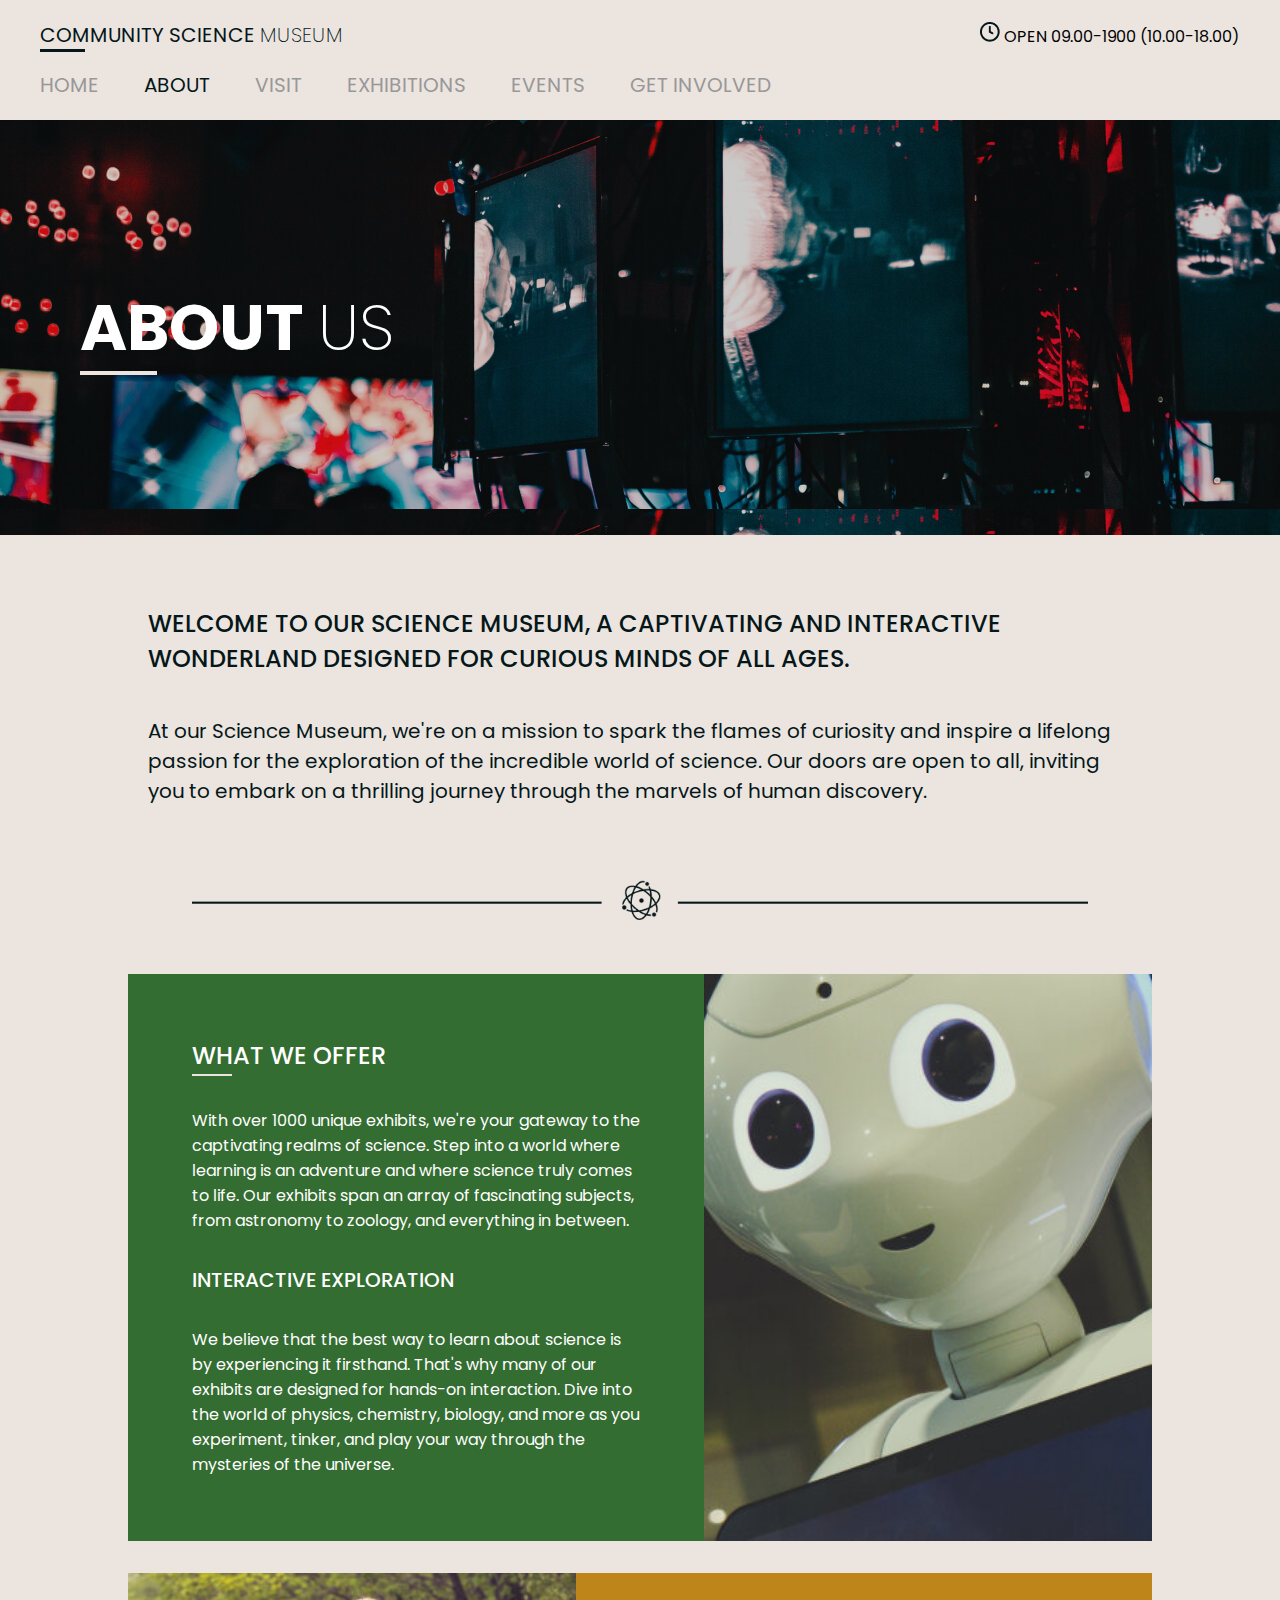
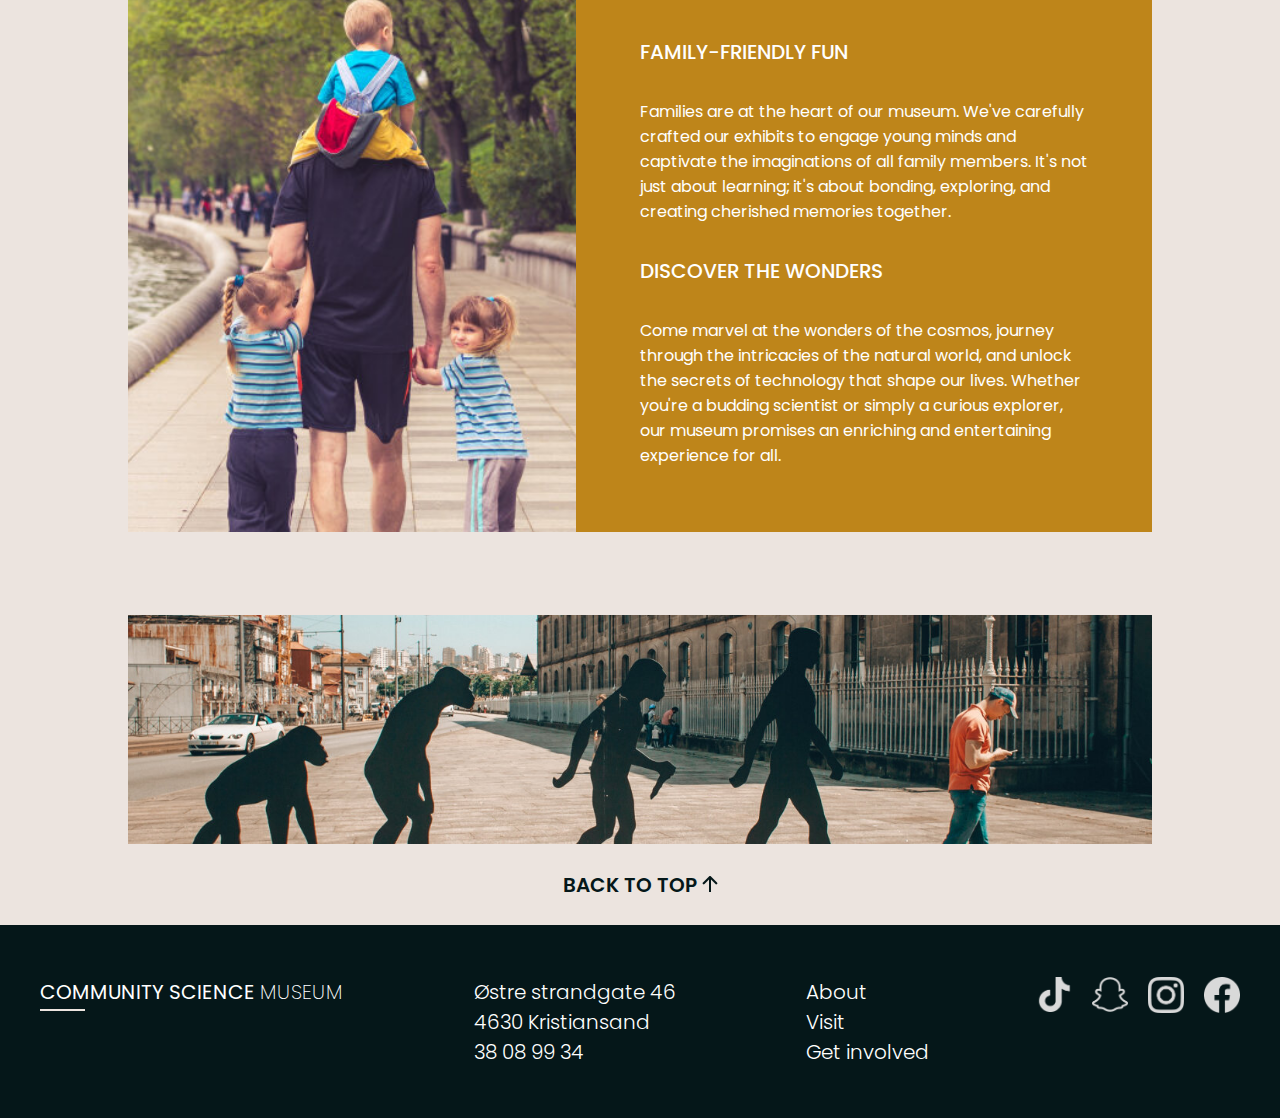
==== commit 45c49757: "Fixes" ====
--- a/about/about.html
+++ b/about/about.html
@@ -3,7 +3,7 @@
 <head>
     <meta charset="UTF-8">
     <meta name="viewport" content="width=device-width, initial-scale=1.0">
-    <meta name="description" content="Welcome to our science community museum, explore and discover the many curiosities of our wonderful universe!">
+    <meta name="description" content="Come take a look at who we are and what we have to offer at our museum!">
     <link rel="stylesheet" href="/styles.css">
     <link rel="icon" href="images/logo.png">
     <link rel="preconnect" href="https://fonts.googleapis.com">
@@ -15,7 +15,7 @@
     <header>
         <div class="one">
             <div class="headline">
-                <p>COMMUNITY SCIENCE <span class="thin">MUSEUM</span></p>
+                <a href="/index.html" id="headliner">COMMUNITY SCIENCE <span class="thin">MUSEUM</span></a>
             </div>
             <div class="header-info">
                 <div class="opening-hours-header">
@@ -25,7 +25,7 @@
         </div>
         <div class="two">
             <input type="checkbox" id="menu-checkbox"/>
-            <label for="menu-checkbox" class="hamburger-icon"><img src="/images/hamburger.png"></label>
+            <label for="menu-checkbox" class="hamburger-icon"><img src="/images/hamburger.png" alt="hamburger menu"></label>
             <nav>
                 <a href="/index.html">HOME</a>
                 <a href="/about/about.html" class="current">ABOUT</a>
@@ -40,12 +40,9 @@
         <section class="about-hero other-hero">
             <h1>About <span class="thin">us</span></h1>
         </section>
-        <section class="about-top container">
-            <div>
-                <h2 class="bold">Welcome to our Science Museum, a captivating and interactive wonderland designed for curious minds of all ages.</h2>
-            </div>
-            <div>
-                <p class="description">At our Science Museum, we're on a mission to spark the flames of curiosity and inspire a lifelong passion for the exploration of the incredible world of science. Our doors are open to all, inviting you to embark on a thrilling journey through the marvels of human discovery.</p>
+        <section class="welcome-txt container">
+                <h2 >Welcome to our Science Museum, a captivating and interactive wonderland designed for curious minds of all ages.</h2>
+                <p>At our Science Museum, we're on a mission to spark the flames of curiosity and inspire a lifelong passion for the exploration of the incredible world of science. Our doors are open to all, inviting you to embark on a thrilling journey through the marvels of human discovery.</p>
             </div>
         </section>
         <div class="divider">
@@ -55,7 +52,7 @@
             <div class="about-upper">
                 <div class="upper-info">
                     <div class="offer">
-                        <h2>What we offer</h2>
+                        <h2 class="white">What we offer</h2>
                         <p>With over 1000 unique exhibits, we're your gateway to the captivating realms of science. Step into a world where learning is an adventure and where science truly comes to life. Our exhibits span an array of fascinating subjects, from astronomy to zoology, and everything in between.</p>
                     </div>
                     <div class="interactive">
@@ -85,7 +82,7 @@
             <img src="/images/about3.jpg" alt="picture illustrating evelution in a modern manner, ending with homosapiens focusing on his mobile phone.">
         </div>
         <div class="back-to-top">
-            <a href="#body">BACK TO TOP <img src="/images/Arrow 1.png" alt="image of a arrow pointing up"></a>
+            <a href="#body">BACK TO TOP <img src="/images/arrow1.png" alt="image of a arrow pointing up"></a>
         </div>
     </main>
     <footer>
--- a/styles.css
+++ b/styles.css
@@ -1,24 +1,19 @@
-
-@import url(/about/about.css);
-@import url(/exhibitions/exhibitions.css);
-@import url(/visit/visit.css);
-@import url(/events/events.css);
-@import url(/involve/involve.css);
 @import url(/css/_footer.css);
 @import url(/css/_header.css);
-
+@import url(/css/_global.css);
 
 /* ROOT */
 
 :root{
-    --light-txt-bg: #ECE4DF;
+    --light-txt-bg: #ffffff;
     --dark-txt-bg: #051719;
     --grey: #989898;
     --blue: #1B5D64;
     --pink: #743666;
-    --notsure1: #1B5D64;
-    --notsure2: rgb(105, 42, 31);
-    --green: #257922;
+    --deep-red: rgb(105, 31, 31);
+    --green: #346d31;
+    --yellow: rgb(190, 133, 26);
+    --background: #ECE4DF;
 
 
     --poppins: poppins, sans-serif;
@@ -37,107 +32,13 @@
     --fw-bold: 700;
 
     --desk-margins: 4% 10%;
-}
-
-.other-hero{
-    display: flex;
-    background-size: cover;
-    background-repeat: no-repeat;
-    background-position: center center;
-    padding: 10rem 5rem;
-    color: var(--light-txt-bg);
-}
-
-@media (max-width: 850px){
-    .other-hero{
-        padding: 10rem 2rem;
-    }
-}
-
-@media (max-width: 500px){
-    .other-hero{
-        padding: 5rem 1rem;
-    }
-
-    .other-hero h1{
-        font-size: 30px;
-    }
-}
-
-body{
-    margin: 0 auto;
-    display: flex;
-    flex-direction: column;
-    min-height: 100vh;
-    background: var(--light-txt-bg);
-    font-family: var(--poppins);
-    box-sizing: border-box;
-}
-
-main{
-    flex: 1;
-}
-
-/* Text-decoration */
-
-h1, h2, h3, p, a{
-    margin: 0 auto;
-    padding: 0;
-    text-decoration: none;
-}
-
-h1, h2, h3 {
-    text-transform: uppercase;
-}
-
-h2{
-    font-weight: var(--fw-medium);
-    font-size: var(--txt-size-24);
-}
-
-h2{
-    background: url(/images/underline-white.png) bottom left no-repeat;
-}
-
-h1{
-    background: url(/images/underline-white.png) bottom left no-repeat;
-}
-
-h1{
-    font-size: var(--txt-size-64);
-}
-
-/* Button */
-
-.button{
-    padding: 5px 10px;
-    border-radius: 100px;
-    border: 2px;
-    border-style: solid;
-    border-color: var(--blue);
-    width: fit-content;
-    height: fit-content;
-
-}
-
-.button a{
-    font-size: var(--txt-size-16);
-    color: var(--dark-txt-bg);
-    font-weight: var(--fw-medium);
-    text-transform: uppercase;
-}
-
-
-.divider{
-    display: flex;
-    align-items: center;
-    justify-content: center;
-}
-
-.divider img{
-    width: 70%;
-    height: auto;
-}
+
+}
+
+
+
+
+/*---------------------------Home-------------------------------------------------------------------------------------------------------*/
 
 
 
@@ -178,7 +79,7 @@
 }
 
 .events-main h4{
-    font-weight: var(--fw-semibold);
+    font-weight: var(--fw-medium);
     font-size: var(--txt-size-16);
 }
 
@@ -193,7 +94,7 @@
     display: flex;
     flex-direction: column;
     max-width: 30%;
-    background-color: rgb(18, 102, 102);
+    background-color: var(--blue);
     border-radius: 10px;
 }
 
@@ -211,6 +112,7 @@
 
 .card p{
     font-size: var(--txt-size-16);
+    font-weight: var(--fw-light);
 }
 
 .exhibitions{
@@ -275,7 +177,7 @@
     align-content: flex-start;
     margin: 4% 10% 2% 10%;
     gap: 3rem;
-    background-color: #db9c14;
+    background-color: var(--yellow);
     padding: 20px;
     border-radius: 10px;
 }
@@ -325,6 +227,449 @@
     display: none;
 }
 
+
+
+
+
+
+/*-----------About--------------------------------------------------------------------------------------------------------------------------------------------------------*/
+
+.about-hero{
+    background: url(/images/abouthero.jpg);
+
+}
+
+.bold{
+    font-size: var(--txt-size-24);
+    font-weight: var(--fw-medium);
+}
+
+.description{
+    font-size: var(--txt-size-20);
+    font-weight: var(--fw-regular);
+}
+
+
+.about-middle{
+    display: flex;
+    flex-direction: column;
+}
+
+.about-upper, .about-lower{
+    display: flex;
+    margin-bottom: 2rem;
+}
+
+.upper-info, .lower-info{
+    display: flex;
+    flex: 1;
+    flex-direction: column;
+    width: 60%;
+    justify-content: space-between;
+}
+
+.about-images {
+    flex: 1;
+    background: url(/images/about1.jpg);
+    background-repeat: no-repeat;
+    background-position: center center;
+    background-size: cover;
+}
+
+.about-images2 {
+    flex: 1;
+    background: url(/images/about2.jpg);
+    background-repeat: no-repeat;
+    background-position: center center;
+    background-size: cover;
+}
+
+.upper-info{
+    color: var(--light-txt-bg);
+    padding: 4rem;
+    background-color: var(--green);
+}
+
+.lower-info{
+    padding: 4rem;
+    background-color: var(--yellow);
+    color: var(--light-txt-bg);
+}
+
+.about-upper img, .bottom-img img{
+    width: 100%;
+    height: auto;
+}
+
+.about-lower img{
+    width: 90%;
+    height: auto;
+}
+
+.offer, .family{
+    margin-bottom: 2rem;
+}
+
+.offer h2{
+    margin-bottom: 2rem;
+}
+
+.interactive h3, .family h3, .wonders h3{
+    margin-bottom: 2rem;
+    font-weight: var(--fw-medium);
+    font-size: var(--txt-size-20);
+}
+
+.bottom-img{
+    margin: 2% 10%;
+    display: flex;
+    flex-wrap: wrap;
+}
+
+
+
+
+/*-----------visit--------------------------------------------------------------------------------------------------------------------------------------------------------*/
+
+
+
+.visit-hero{
+    background: url(/images/visit-hero.jpg
+    );
+
+}
+
+.visit-top{
+    display: flex;
+    justify-content: space-between;
+    gap: 50px;
+}
+
+.visit-top h2, .visit-bottom h2{
+    font-size: var(--txt-size-20);
+    font-weight: var(--fw-semibold);
+}
+
+
+.visit-info{
+    display: flex;
+    color: var(--light-txt-bg);
+    flex-direction: column;
+    justify-content: flex-start;
+    gap: 40px;
+    width: 65%;
+    background-color: var(--blue);
+    padding: 20px;
+    border-radius: 10px;
+}
+
+.visit-info h2, .visit-bottom h2{
+    margin-bottom: 30px;
+}
+
+.visit-txt p, .visit-bottom p{
+    padding-bottom: 20px;
+    font-size: var(--txt-size-20);
+    font-weight: var(--fw-light);
+}
+
+.visit-info-cards{
+    display: flex;
+    flex-direction: column;
+    gap: 20px;
+    width: 25%;
+}
+
+.v-card{
+    border: solid var(--green);
+    border-width: 4px;
+    border-radius: 10px;
+    padding: 0 20px;
+}
+
+.v-card h2{
+    margin-bottom: 20px;
+    margin-top: 15px;
+    font-size: var(--txt-size-20);
+}
+
+.v-card h3{
+    font-weight: var(--fw-medium);
+}
+
+.v-card h3, .v-card p{
+    margin-bottom: 15px;
+}
+
+.bolder{
+    font-weight: var(--fw-medium);
+}
+
+.v-card img, .visit-bottom img{
+    height: auto;
+    width: 100%;
+    padding-bottom: 20px;
+}
+
+.visit-bottom{
+    background-color: var(--green);
+    padding: 20px;
+    border-radius: 10px;
+    color: var(--light-txt-bg);
+}
+
+
+
+/*-----------exhibitions--------------------------------------------------------------------------------------------------------------------------------------------------------*/
+
+
+.exhibitions-hero{
+    display: flex;
+    background: url(/images/exhibit-hero.jpg);
+    background-size: cover;
+    background-repeat: no-repeat;
+    background-position: center center;
+    padding: 10rem 5rem;
+    color: var(--light-txt-bg);
+}
+
+.exhibit-card{
+    max-width: 1100px;
+    flex-wrap: wrap;
+    color: var(--light-txt-bg);
+    padding: 30px;
+    display: flex;
+    margin: 2rem auto;
+    gap: 20px;
+    justify-content: space-between;
+    border-radius: 10px;
+}
+
+.ex-card-info{
+    flex: 2;  
+    font-weight: var(--fw-light);
+    font-size: var(--txt-size-20);
+}
+
+.ex-fat{
+    font-size: var(--txt-size-20);
+    font-weight: var(--fw-bold);
+}
+
+
+
+.ex-img img{
+    flex: 1;
+    border-radius: 8px;
+    width: 100%;
+    height: auto;
+    object-fit: cover;
+}
+
+.ex-card-info p, .ex-card-info h3{
+    margin-top: 20px;
+}
+
+
+.ex-card-info h3{
+    font-size: var(--txt-size-20);
+    font-weight: var(--fw-medium);
+}
+
+.cosmos, .evo, .robos{
+    background-color: var(--blue);
+}
+
+.bio, .ecol{
+    background-color: var(--yellow);
+}
+
+.exhib-welcome p{
+    font-size: var(--txt-size-20);
+    font-weight: var(--fw-medium);
+}
+
+
+
+
+/*-----------events--------------------------------------------------------------------------------------------------------------------------------------------------------*/
+
+
+.events-hero{
+    background: url(/images/events-hero.jpg);
+    background-size: cover;
+    background-repeat: no-repeat;
+    padding: 10rem;
+    color: var(--light-txt-bg);
+}
+
+.ongoing p,.ongoing h2{
+    margin-bottom: 20px;
+}
+
+.top-ongoing p{
+    font-weight: var(--fw-semibold);
+    font-size: var(--txt-size-20);
+}
+
+.ongoing-content{
+    background-color: var(--pink);
+    color: var(--light-txt-bg);
+}
+
+.ongoing-content p{
+    padding: 15px;
+    font-size: var(--txt-size-20);
+}
+
+.fat-s{
+    text-transform: uppercase;
+}
+
+.event-page h3{
+
+}
+
+.fat-l{
+    font-weight: var(--fw-medium);
+    font-size: var(--txt-size-24);
+}
+
+.ongoing img{
+    height: auto;
+    width: 100%;
+}
+
+.event-info p, .events-end p{
+    font-size: var(--txt-size-20);
+    padding: 10px
+}
+
+.event-info h2{
+    font-size: var(--txt-size-24);
+    padding: 10px;
+}
+
+
+
+
+/*-----------involve--------------------------------------------------------------------------------------------------------------------------------------------------------*/
+
+
+.involve-hero{
+    background: url(/images/involve-hero.jpg);
+    background-size: cover;
+    background-repeat: no-repeat;
+    padding: 10rem;
+    color: var(--light-txt-bg);
+}
+
+.for-kids{
+    display: flex;
+    gap: 20px;
+    background-color: var(--green);
+    border-radius: 10px;
+
+}
+
+.kids-text{
+    color: var(--light-txt-bg);
+    padding: 20px;
+}
+
+.kids-text p, .teachers p, .researchers p, .researchers img{
+    margin-top: 20px;
+    font-size: var(--txt-size-20);
+    font-weight: var(--fw-light);
+}
+
+.for-kids img{
+    width: 50%;
+    height: auto;
+    border-radius: 10px 0 0  10px;
+    object-fit: cover;
+}
+
+.teachers img, .researchers img{
+    max-height: 200px;
+    width: 100%;
+    object-fit: cover
+}
+
+.teachers img{
+    border-radius: 10px 10px 0 0;
+}
+
+.teachers{
+    background-color: var(--deep-red);
+    color: var(--light-txt-bg);
+    border-radius: 10px;
+}
+
+.teachers-txt{
+    padding: 20px;
+}
+
+.researchers{
+    display: flex;
+    flex-direction: column;
+    background-color: var(--blue);
+    color: var(--light-txt-bg);   
+    border-radius: 10px;
+}
+
+.researchers img{
+    height: auto;
+    width: 100%;
+    border-radius: 0 0 10px 10px;
+}
+
+.research-txt{
+    padding: 20px;
+}
+
+.involve-end, .welcome-txt{
+    color: var(--dark-txt-bg);
+    font-size: var(--txt-size-20);
+    font-weight: var(--fw-medium);
+}
+
+
+
+
+
+/*-------------------------------------------------------------------------------------------------------------------------------------------------------------------
+---------------------------------MEDIA-------------------------------------------------------------------------------------------------------------------------------
+-------------------------------------------------------------------------------------------------------------------------------------------------------------------*/
+
+
+
+
+
+/*-----------Global--------------------------------------------------------------------------------------------------------------------------------------------------------*/
+
+
+
+
+@media (max-width: 850px){
+    .other-hero{
+        padding: 10rem 2rem;
+    }
+}
+
+@media (max-width: 500px){
+    .other-hero{
+        padding: 5rem 1rem;
+    }
+
+    .other-hero h1{
+        font-size: 30px;
+    }
+}
+
+
+
+/*-----------Home--------------------------------------------------------------------------------------------------------------------------------------------------------*/
 
 
 @media (max-width: 1200px){
@@ -449,10 +794,192 @@
     
     .back-to-top{
         padding: 1rem;
+
     }
 
     .back-to-top a{
         font-size: var(--txt-size-16);
     }
 
+}
+
+
+/*-----------About--------------------------------------------------------------------------------------------------------------------------------------------------------*/
+
+
+@media (max-width: 800px){
+    .about-images,.about-images2{
+        display: none;
+    }
+
+    .about-top h2{
+        font-size: 18px;
+    }
+
+    .about-top p{
+        font-size: var(--txt-size-16);
+    }
+}
+
+@media (max-width: 600px){
+  .upper-info, .lower-info{
+    padding: 2rem;
+  }
+}
+
+
+/*-----------Visit--------------------------------------------------------------------------------------------------------------------------------------------------------*/
+
+
+@media (max-width: 1000px){
+    .visit-top{
+        gap: 10px;
+        justify-content: space-between;
+        display: flex;
+        flex-direction: column-reverse;
+    }
+
+    .visit-info-cards{
+        display: flex;
+        flex-direction: row;
+        width: auto;
+    }
+
+    .visit-info{
+        width: auto;
+    }
+}
+
+@media (max-width: 600px){
+    .visit-info-cards{
+        flex-direction: column;
+    }
+
+    .v-card p, .v-card h3{
+        font-size: 16px;
+        margin-bottom: 10px;
+    }
+
+    .v-card h2{
+        font-size: 18px;
+    }
+
+    .visit-info p, .visit-bottom p{
+        font-size: var(--txt-size-16);
+    }
+
+}
+
+
+/*-----------Exhibitions--------------------------------------------------------------------------------------------------------------------------------------------------------*/
+
+
+@media (max-width: 1200px){
+
+    .exhibit-card{
+        margin: 2rem 2rem;
+    }
+
+    .ex-card-info{
+        font-size: 16px;
+    }
+
+    .ex-card-info h3{
+        font-size: var(--txt-size-16);
+        font-weight: var(--fw-medium);
+    }
+}
+
+@media (max-width: 1000px){
+
+    .exhibit-card{
+        display: block;
+        padding: 20px;
+        margin: 4% 10%;   
+    }
+
+    .ex-img{
+        margin-top: 10px;
+    }
+
+    .ex-img img{
+        max-height: 300px;
+        object-fit: cover;
+        object-position: center center;
+    }
+    
+
+}
+
+@media (max-width: 850px){
+    .exhibitions-hero{
+        padding: 10rem 2rem;
+    }
+}
+
+@media (max-width: 500px){
+    
+    .exhib-welcome p{
+        font-size: 16px;
+    }
+
+    .exhibitions-hero{
+        padding: 5rem 1rem;
+    }
+
+    .exhibitions-hero h1{
+        font-size: 30px;
+    }
+
+    .ex-card-info p{
+        flex: 2;  
+        font-weight: var(--fw-light);
+        font-size: var(--txt-size-16);
+    }
+
+    .ex-card-info h3, .ex-card-info h2{
+        font-size: var(--txt-size-16);
+        font-weight: var(--fw-medium);
+    }
+    
+}
+
+
+/*-----------Events--------------------------------------------------------------------------------------------------------------------------------------------------------*/
+
+
+
+
+
+/*-----------Involve--------------------------------------------------------------------------------------------------------------------------------------------------------*/
+
+@media (max-width: 1000px){
+   
+    .for-kids{
+        display: flex;
+        flex-direction: column;
+    }
+
+    .for-kids img{
+        width: 100%;
+        max-height: 300px;
+        border-radius: 10px 10px 0 0;
+        object-fit: cover;
+    }
+
+    .kids-text{
+        color: var(--light-txt-bg);
+        padding: 20px;
+    }
+
+
+}
+
+@media (max-width: 500px){
+    
+    .kids-text p, .teachers p, .researchers p, .researchers img{
+        margin-top: 20px;
+        font-size: var(--txt-size-16);
+        font-weight: var(--fw-light);
+    }
 }